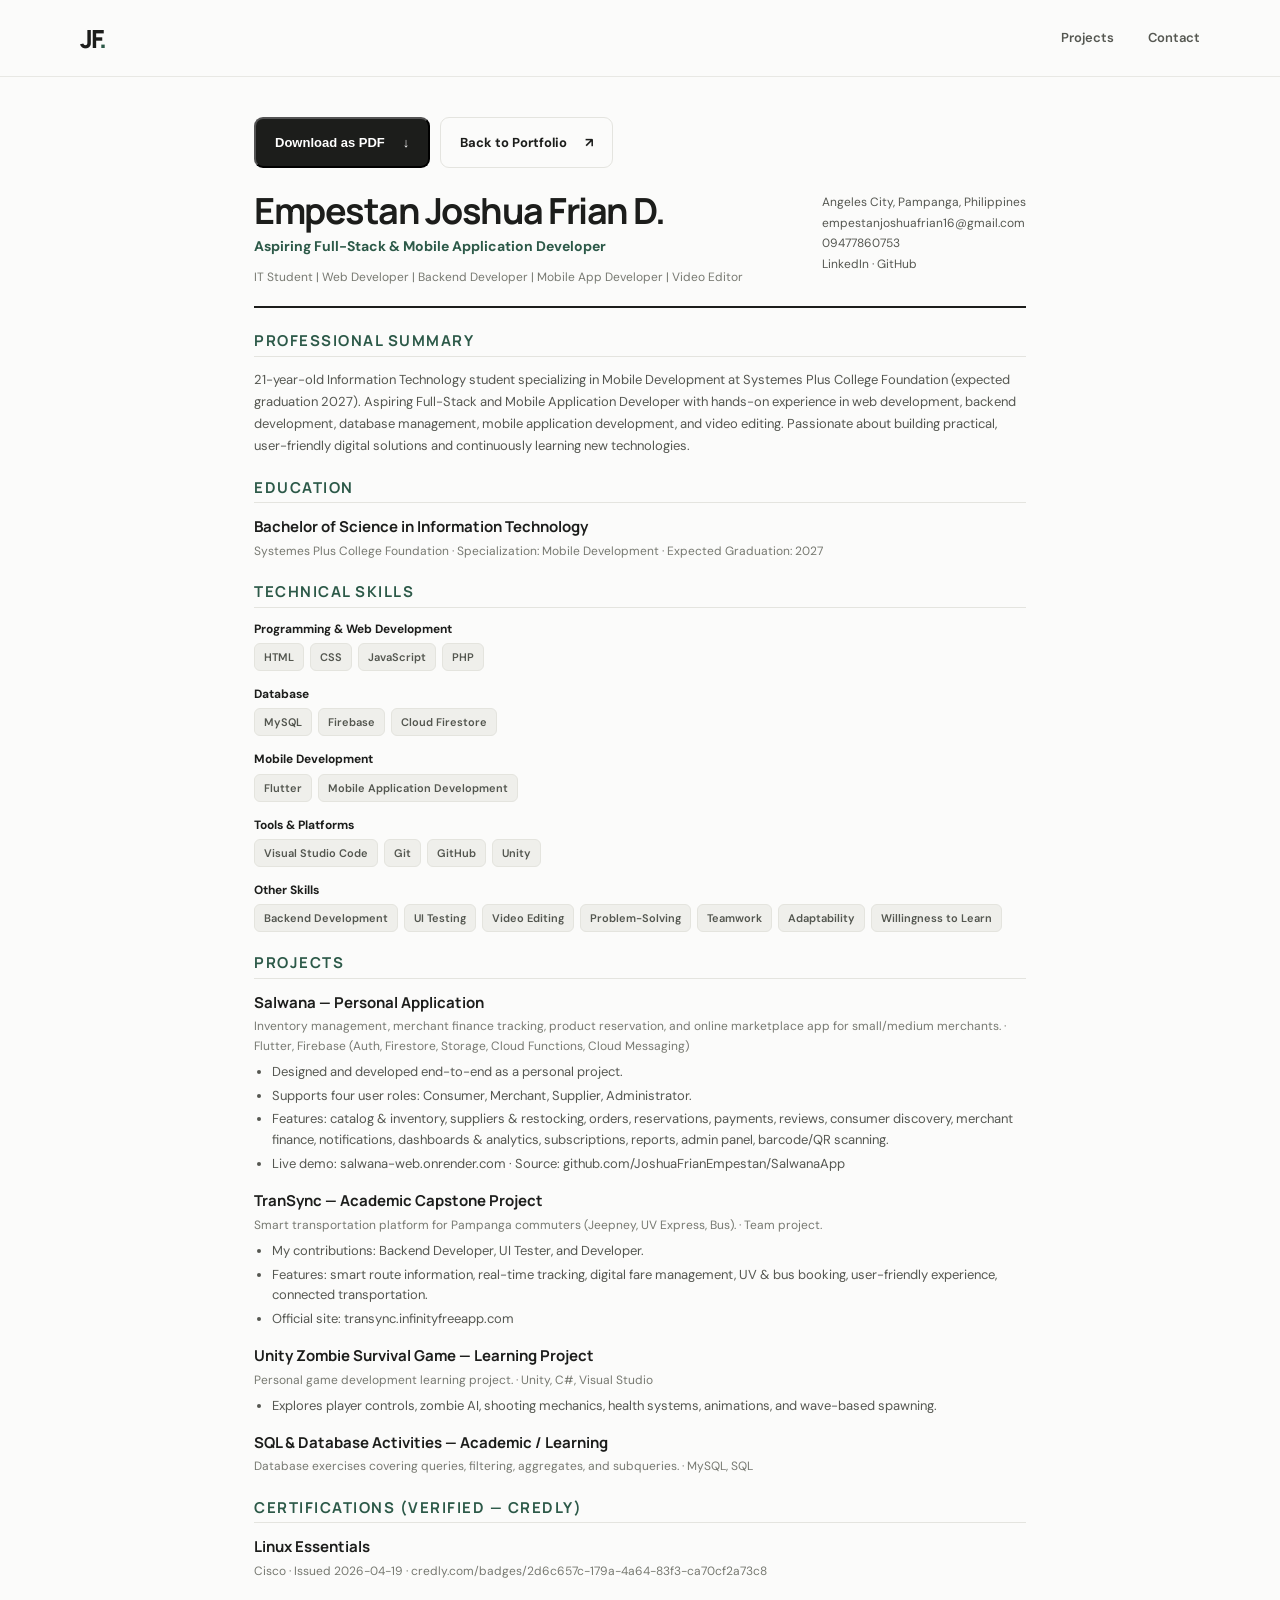
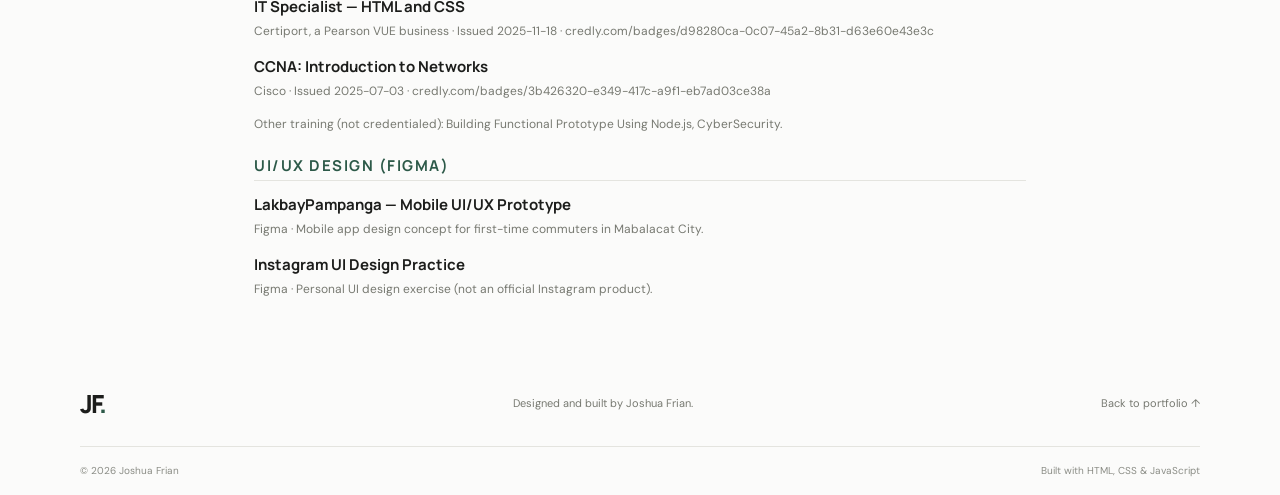
==== resume.html @ 1b339edb "Add downloadable resume page" ====
<!doctype html>
<html lang="en">
<head>
  <meta charset="utf-8">
  <meta name="viewport" content="width=device-width, initial-scale=1">
  <meta name="description" content="Resume of Empestan Joshua Frian D., IT student and aspiring full-stack & mobile developer.">
  <title>Resume — Empestan Joshua Frian D.</title>
  <link rel="stylesheet" href="style.css">
  <style>
    /* Resume-specific print-friendly styles */
    .resume-page { max-width: 820px; margin: 0 auto; padding: 40px 24px; }
    .resume-header { display: flex; justify-content: space-between; align-items: flex-start; gap: 24px; flex-wrap: wrap; border-bottom: 2px solid var(--ink); padding-bottom: 18px; margin-bottom: 24px; }
    .resume-header h1 { font-size: clamp(26px, 4vw, 36px); letter-spacing: -1.5px; margin: 0; }
    .resume-title { font-size: 14px; color: var(--accent); font-weight: 700; margin: 4px 0 10px; }
    .resume-contact { font-size: 12px; color: var(--text); line-height: 1.7; }
    .resume-contact a { color: var(--text); text-decoration: none; }
    .resume-section { margin-bottom: 22px; }
    .resume-section h2 { font-size: 15px; letter-spacing: 1.5px; text-transform: uppercase; color: var(--accent); border-bottom: 1px solid var(--line); padding-bottom: 6px; margin-bottom: 12px; }
    .resume-item { margin-bottom: 14px; }
    .resume-item h3 { font-size: 15px; margin: 0 0 2px; }
    .resume-item .meta { font-size: 12px; color: var(--soft); margin: 0 0 6px; }
    .resume-item p, .resume-item li { font-size: 13px; color: var(--text); line-height: 1.6; }
    .resume-item ul { margin: 4px 0 0 18px; padding: 0; }
    .resume-item li { margin-bottom: 3px; }
    .resume-skills { display: flex; flex-wrap: wrap; gap: 6px; }
    .resume-skills span { background: #efefeb; border: 1px solid #e4e4de; padding: 4px 9px; border-radius: 6px; font-size: 11px; font-weight: 600; color: #53564f; }
    .resume-actions { display: flex; gap: 10px; flex-wrap: wrap; margin-bottom: 24px; }
    @media print {
      .site-header, .site-footer, .resume-actions, .skip-link { display: none !important; }
      body { background: #fff; }
      .resume-page { padding: 0; max-width: 100%; }
      a { color: inherit; text-decoration: none; }
    }
  </style>
</head>
<body>
  <a class="skip-link" href="#main">Skip to content</a>
  <header class="site-header">
    <nav class="nav container" aria-label="Main navigation">
      <a class="brand" href="index.html" aria-label="Joshua Frian home">JF<span>.</span></a>
      <div class="nav-links" id="navLinks">
        <a href="index.html#projects">Projects</a>
        <a href="index.html#contact">Contact</a>
      </div>
    </nav>
  </header>
  <main id="main">
    <div class="resume-page">
      <div class="resume-actions">
        <button class="button button-dark" onclick="window.print()">Download as PDF <span aria-hidden="true">↓</span></button>
        <a class="button button-outline" href="index.html">Back to Portfolio <span aria-hidden="true">↗</span></a>
      </div>

      <div class="resume-header">
        <div>
          <h1>Empestan Joshua Frian D.</h1>
          <p class="resume-title">Aspiring Full-Stack &amp; Mobile Application Developer</p>
          <p style="font-size:12px;color:var(--soft);margin:0;">IT Student | Web Developer | Backend Developer | Mobile App Developer | Video Editor</p>
        </div>
        <div class="resume-contact">
          <div>Angeles City, Pampanga, Philippines</div>
          <div><a href="mailto:empestanjoshuafrian16@gmail.com">empestanjoshuafrian16@gmail.com</a></div>
          <div><a href="tel:+639477860753">09477860753</a></div>
          <div><a href="https://www.linkedin.com/in/empestan-joshua-frian-d-3b4a39359/" target="_blank" rel="noopener noreferrer">LinkedIn</a> · <a href="https://github.com/jsh-frn" target="_blank" rel="noopener noreferrer">GitHub</a></div>
        </div>
      </div>
      <div class="resume-section">
        <h2>Professional Summary</h2>
        <p style="font-size:13px;color:var(--text);line-height:1.7;margin:0;">21-year-old Information Technology student specializing in Mobile Development at Systemes Plus College Foundation (expected graduation 2027). Aspiring Full-Stack and Mobile Application Developer with hands-on experience in web development, backend development, database management, mobile application development, and video editing. Passionate about building practical, user-friendly digital solutions and continuously learning new technologies.</p>
      </div>

      <div class="resume-section">
        <h2>Education</h2>
        <div class="resume-item">
          <h3>Bachelor of Science in Information Technology</h3>
          <p class="meta">Systemes Plus College Foundation · Specialization: Mobile Development · Expected Graduation: 2027</p>
        </div>
      </div>

      <div class="resume-section">
        <h2>Technical Skills</h2>
        <div class="resume-item">
          <p style="font-size:12px;font-weight:700;color:var(--ink);margin:0 0 4px;">Programming &amp; Web Development</p>
          <div class="resume-skills"><span>HTML</span><span>CSS</span><span>JavaScript</span><span>PHP</span></div>
        </div>
        <div class="resume-item">
          <p style="font-size:12px;font-weight:700;color:var(--ink);margin:0 0 4px;">Database</p>
          <div class="resume-skills"><span>MySQL</span><span>Firebase</span><span>Cloud Firestore</span></div>
        </div>
        <div class="resume-item">
          <p style="font-size:12px;font-weight:700;color:var(--ink);margin:0 0 4px;">Mobile Development</p>
          <div class="resume-skills"><span>Flutter</span><span>Mobile Application Development</span></div>
        </div>
        <div class="resume-item">
          <p style="font-size:12px;font-weight:700;color:var(--ink);margin:0 0 4px;">Tools &amp; Platforms</p>
          <div class="resume-skills"><span>Visual Studio Code</span><span>Git</span><span>GitHub</span><span>Unity</span></div>
        </div>
        <div class="resume-item">
          <p style="font-size:12px;font-weight:700;color:var(--ink);margin:0 0 4px;">Other Skills</p>
          <div class="resume-skills"><span>Backend Development</span><span>UI Testing</span><span>Video Editing</span><span>Problem-Solving</span><span>Teamwork</span><span>Adaptability</span><span>Willingness to Learn</span></div>
        </div>
      </div>

      <div class="resume-section">
        <h2>Projects</h2>
        <div class="resume-item">
          <h3>Salwana — Personal Application</h3>
          <p class="meta">Inventory management, merchant finance tracking, product reservation, and online marketplace app for small/medium merchants. · Flutter, Firebase (Auth, Firestore, Storage, Cloud Functions, Cloud Messaging)</p>
          <ul>
            <li>Designed and developed end-to-end as a personal project.</li>
            <li>Supports four user roles: Consumer, Merchant, Supplier, Administrator.</li>
            <li>Features: catalog &amp; inventory, suppliers &amp; restocking, orders, reservations, payments, reviews, consumer discovery, merchant finance, notifications, dashboards &amp; analytics, subscriptions, reports, admin panel, barcode/QR scanning.</li>
            <li>Live demo: salwana-web.onrender.com · Source: github.com/JoshuaFrianEmpestan/SalwanaApp</li>
          </ul>
        </div>
        <div class="resume-item">
          <h3>TranSync — Academic Capstone Project</h3>
          <p class="meta">Smart transportation platform for Pampanga commuters (Jeepney, UV Express, Bus). · Team project.</p>
          <ul>
            <li>My contributions: Backend Developer, UI Tester, and Developer.</li>
            <li>Features: smart route information, real-time tracking, digital fare management, UV &amp; bus booking, user-friendly experience, connected transportation.</li>
            <li>Official site: transync.infinityfreeapp.com</li>
          </ul>
        </div>
        <div class="resume-item">
          <h3>Unity Zombie Survival Game — Learning Project</h3>
          <p class="meta">Personal game development learning project. · Unity, C#, Visual Studio</p>
          <ul>
            <li>Explores player controls, zombie AI, shooting mechanics, health systems, animations, and wave-based spawning.</li>
          </ul>
        </div>
        <div class="resume-item">
          <h3>SQL &amp; Database Activities — Academic / Learning</h3>
          <p class="meta">Database exercises covering queries, filtering, aggregates, and subqueries. · MySQL, SQL</p>
        </div>
      </div>
      <div class="resume-section">
        <h2>Certifications (Verified — Credly)</h2>
        <div class="resume-item">
          <h3>Linux Essentials</h3>
          <p class="meta">Cisco · Issued 2026-04-19 · credly.com/badges/2d6c657c-179a-4a64-83f3-ca70cf2a73c8</p>
        </div>
        <div class="resume-item">
          <h3>IT Specialist — HTML and CSS</h3>
          <p class="meta">Certiport, a Pearson VUE business · Issued 2025-11-18 · credly.com/badges/d98280ca-0c07-45a2-8b31-d63e60e43e3c</p>
        </div>
        <div class="resume-item">
          <h3>CCNA: Introduction to Networks</h3>
          <p class="meta">Cisco · Issued 2025-07-03 · credly.com/badges/3b426320-e349-417c-a9f1-eb7ad03ce38a</p>
        </div>
        <p style="font-size:12px;color:var(--soft);margin:8px 0 0;">Other training (not credentialed): Building Functional Prototype Using Node.js, CyberSecurity.</p>
      </div>

      <div class="resume-section">
        <h2>UI/UX Design (Figma)</h2>
        <div class="resume-item">
          <h3>LakbayPampanga — Mobile UI/UX Prototype</h3>
          <p class="meta">Figma · Mobile app design concept for first-time commuters in Mabalacat City.</p>
        </div>
        <div class="resume-item">
          <h3>Instagram UI Design Practice</h3>
          <p class="meta">Figma · Personal UI design exercise (not an official Instagram product).</p>
        </div>
      </div>
    </div>
  </main>
  <footer class="site-footer">
    <div class="container footer-inner"><a class="brand" href="index.html">JF<span>.</span></a><p>Designed and built by Joshua Frian.</p><a href="index.html">Back to portfolio ↑</a></div>
    <div class="container copyright"><span>© <span id="year">2026</span> Joshua Frian</span><span>Built with HTML, CSS & JavaScript</span></div>
  </footer>
  <script src="script.js" defer></script>
</body>
</html>
---- style.css ----
@import url('https://fonts.googleapis.com/css2?family=DM+Sans:wght@400;500;600;700&family=Manrope:wght@400;500;600;700;800&display=swap');

:root {
  --bg: #fbfbfa;
  --surface: #ffffff;
  --muted: #f2f2ef;
  --ink: #1c1d1b;
  --text: #555751;
  --soft: #777971;
  --line: #e4e4df;
  --accent: #2c5948;
  --accent-light: #e5eee8;
  --radius: 18px;
  --max-width: 1120px;
}
* { box-sizing: border-box; }
html { scroll-behavior: smooth; scroll-padding-top: 90px; }
body { margin: 0; background: var(--bg); color: var(--ink); font-family: "DM Sans", Arial, sans-serif; line-height: 1.65; -webkit-font-smoothing: antialiased; }
a { color: inherit; }
.container { width: min(var(--max-width), calc(100% - 48px)); margin-inline: auto; }
.skip-link { position: absolute; top: -60px; left: 16px; background: var(--ink); color: white; padding: 10px 14px; z-index: 99; border-radius: 8px; }
.skip-link:focus { top: 12px; }
.site-header { position: sticky; top: 0; z-index: 20; background: rgba(251,251,250,.9); backdrop-filter: blur(14px); border-bottom: 1px solid rgba(228,228,223,.8); }
.nav { min-height: 76px; display: flex; align-items: center; justify-content: space-between; gap: 24px; }
.brand { font: 800 25px/1 "Manrope", sans-serif; letter-spacing: -1.8px; text-decoration: none; }
.brand span { color: var(--accent); }
.nav-links { display: flex; align-items: center; gap: 34px; }
.nav-links a { font-size: 13px; font-weight: 600; text-decoration: none; color: var(--text); transition: color .2s ease; }
.nav-links a:hover, .text-link:hover { color: var(--accent); }
.nav-links .nav-contact { color: var(--ink); border: 1px solid var(--line); border-radius: 999px; padding: 9px 15px; }
.nav-contact span { padding-left: 8px; }
.menu-toggle { display: none; border: 0; background: transparent; padding: 8px; }
.menu-toggle span { display: block; width: 22px; height: 2px; background: var(--ink); margin: 5px; }
.section { padding-block: 104px; }
.hero { min-height: 650px; display: grid; grid-template-columns: 1.15fr .85fr; align-items: center; gap: 70px; padding-top: 90px; padding-bottom: 100px; }
.eyebrow { margin: 0 0 20px; color: var(--accent); font-size: 11px; letter-spacing: 1.7px; font-weight: 700; }
.status-dot { display: inline-block; width: 7px; height: 7px; margin-right: 7px; background: #4d876a; border-radius: 50%; vertical-align: 1px; }
h1, h2, h3, p { margin-top: 0; }
h1, h2, h3 { font-family: "Manrope", "DM Sans", sans-serif; }
h1 { font-size: clamp(44px, 5.6vw, 72px); line-height: 1.08; letter-spacing: -4px; font-weight: 700; margin-bottom: 26px; }
h1 span { color: #8b8e86; }
.hero-description { max-width: 515px; font-size: 17px; color: var(--text); line-height: 1.85; margin-bottom: 28px; }
.hero-actions { display: flex; align-items: center; gap: 26px; flex-wrap: wrap; }
.button { display: inline-flex; align-items: center; gap: 18px; padding: 14px 19px; border-radius: 9px; font-size: 13px; font-weight: 700; text-decoration: none; transition: transform .2s, background .2s; }
.button:hover { transform: translateY(-2px); }
.button-dark { background: var(--ink); color: #fff; }
.button-dark:hover { background: var(--accent); }
.text-link { font-size: 13px; font-weight: 700; text-decoration: none; }
.text-link span { margin-left: 7px; }
.hero-meta { display: flex; align-items: center; gap: 13px; margin-top: 52px; color: var(--soft); font-size: 11px; font-weight: 600; }
.meta-divider { width: 4px; height: 4px; background: #b3b4ae; border-radius: 50%; }
.hero-aside { max-width: 430px; width: 100%; justify-self: end; }
.profile-card { position: relative; overflow: hidden; padding: 23px; min-height: 390px; display: flex; flex-direction: column; justify-content: space-between; background: #e9ece6; border: 1px solid #dfe3dc; border-radius: 22px; }
.profile-card::after { content: ""; position: absolute; width: 290px; height: 290px; border: 1px solid rgba(44,89,72,.16); border-radius: 50%; right: -105px; top: 70px; box-shadow: 0 0 0 25px rgba(44,89,72,.025), 0 0 0 55px rgba(44,89,72,.025); }
.profile-topline, .profile-bottom { display: flex; justify-content: space-between; gap: 12px; font-size: 9px; letter-spacing: 1px; color: #666d63; font-weight: 700; }
.monogram { position: relative; z-index: 1; display: flex; align-items: center; justify-content: center; width: 190px; height: 190px; margin: 20px auto 18px; border-radius: 50%; background: #d7e0d7; border: 1px solid #c7d4c9; color: var(--accent); font: 800 84px/1 "Manrope", sans-serif; letter-spacing: -13px; padding-right: 13px; }
.monogram span { color: #8b9c8e; }
.profile-name { font: 700 23px "Manrope", sans-serif; letter-spacing: -.8px; margin: 0 0 2px; }
.profile-role { color: #62675e; font-size: 12px; margin-bottom: 15px; }
.profile-rule { height: 1px; background: #d1d8ce; margin-bottom: 14px; }
.profile-bottom { font-size: 10px; letter-spacing: .2px; text-transform: none; }
.aside-note { text-align: right; color: var(--soft); font-size: 11px; margin: 13px 3px 0; }
.section-muted { background: var(--muted); }
.two-column { display: grid; grid-template-columns: 1fr 1fr; gap: 90px; }
h2 { font-size: clamp(32px, 4vw, 46px); line-height: 1.16; letter-spacing: -2px; margin-bottom: 0; }
.section-copy { max-width: 550px; color: var(--text); font-size: 15px; }
.section-copy p:last-child { margin-bottom: 0; }
.section-heading { display: flex; justify-content: space-between; align-items: end; gap: 40px; margin-bottom: 44px; }
.heading-note { max-width: 330px; color: var(--soft); font-size: 13px; margin-bottom: 3px; }
.skill-groups { border-top: 1px solid var(--line); }
.skill-group { display: grid; grid-template-columns: 60px 1fr 1.15fr; align-items: center; gap: 20px; padding: 25px 0; border-bottom: 1px solid var(--line); }
.skill-index { color: #8d9088; font-size: 11px; }
.skill-group h3 { margin: 0; font-size: 16px; letter-spacing: -.3px; }
.tags, .project-tech { display: flex; flex-wrap: wrap; gap: 8px; }
.tags span, .project-tech span { background: #efefeb; border: 1px solid #e4e4de; padding: 6px 10px; border-radius: 6px; color: #53564f; font-size: 11px; font-weight: 600; }
.project-grid { display: grid; grid-template-columns: repeat(2, minmax(0, 1fr)); gap: 22px; }
.project-card { overflow: hidden; border: 1px solid #e2e2dc; border-radius: var(--radius); background: var(--surface); }
.project-art { min-height: 235px; position: relative; overflow: hidden; padding: 18px; }
.art-label { position: relative; z-index: 2; font-size: 9px; font-weight: 700; letter-spacing: 1.5px; color: #687067; }
.art-footer { position: absolute; z-index: 2; bottom: 17px; left: 18px; right: 18px; display: flex; justify-content: space-between; align-items: center; color: #394b40; font: 700 12px "Manrope", sans-serif; }
.art-footer span { font: 600 9px "DM Sans", sans-serif; color: #777d74; }
.transync-art { background: #e4ebe4; }
.route-line { position: absolute; width: 70%; left: 15%; top: 50%; height: 2px; background: #9eb3a1; }
.route-line span { position: absolute; width: 14px; height: 14px; border: 3px solid #426b54; background: #e4ebe4; border-radius: 50%; top: -6px; left: 0; }
.route-line span:nth-child(2) { left: 48%; }
.route-line span:nth-child(3) { right: 0; }
.route-line i { position: absolute; width: 8px; height: 8px; right: 23%; top: -3px; background: #9aaf9c; border-radius: 50%; }
.route-cards { position: absolute; left: 10%; right: 10%; top: 60%; display: flex; justify-content: space-between; gap: 7px; }
.route-cards div { padding: 7px 9px; border: 1px solid #c8d5c8; background: rgba(255,255,255,.6); border-radius: 5px; color: #627465; font-size: 8px; letter-spacing: .5px; }
.zombie-art { background: #e7e7e4; }
.game-scene { position: absolute; inset: 0; overflow: hidden; background: linear-gradient(180deg, #d8deda 0%, #e8e8e1 66%, #c8cbc4 66%); }
.game-scene .art-label { position: absolute; top: 18px; left: 18px; }
.moon { position: absolute; top: 50px; right: 55px; width: 47px; height: 47px; background: #f5f3e8; border-radius: 50%; }
.building { position: absolute; bottom: 33%; background: #b9c1ba; border: 1px solid #a9b4aa; }
.b1 { left: 14%; width: 27%; height: 70px; }
.b2 { right: 16%; width: 22%; height: 100px; }
.player-shape, .zombie-shape { position: absolute; bottom: 17%; width: 21px; height: 48px; background: #344d40; border-radius: 10px 10px 3px 3px; }
.player-shape { left: 40%; }
.zombie-shape { right: 33%; background: #6c786d; transform: scale(1.15); }
.player-shape::before, .zombie-shape::before { content: ""; position: absolute; width: 20px; height: 20px; border-radius: 50%; background: inherit; top: -17px; left: 1px; }
.zombie-shape::after { content: ""; position: absolute; width: 34px; height: 5px; background: inherit; top: 10px; left: -8px; transform: rotate(-20deg); }
.sql-art { background: #e8e8e3; }
.code-window { position: absolute; top: 50px; left: 10%; width: 80%; background: #fafaf8; border: 1px solid #d6d8d0; border-radius: 8px; box-shadow: 0 10px 25px rgba(30,40,30,.06); overflow: hidden; }
.code-bar { display: flex; align-items: center; gap: 4px; height: 27px; padding: 0 10px; background: #f0f0eb; border-bottom: 1px solid #e1e1db; }
.code-bar i { width: 5px; height: 5px; background: #b7bcb3; border-radius: 50%; }
.code-bar span { font-size: 8px; color: #8a8e85; margin-left: 7px; }
.code-window pre { margin: 0; padding: 12px 14px 15px; font: 10px/1.7 ui-monospace, SFMono-Regular, Consolas, monospace; color: #656a61; white-space: pre-wrap; }
.code-window b { color: #426b54; font-weight: 700; }
.project-content { padding: 23px; }
.project-top { display: flex; justify-content: space-between; align-items: center; gap: 10px; margin-bottom: 14px; }
.project-type { color: #777b72; font-size: 10px; font-weight: 700; letter-spacing: .3px; }
.project-status { color: #426b54; background: #eaf0ea; border-radius: 999px; padding: 4px 8px; font-size: 9px; font-weight: 700; white-space: nowrap; }
.project-content h3 { font-size: 22px; letter-spacing: -.7px; margin-bottom: 9px; }
.project-content > p { color: var(--text); font-size: 13px; line-height: 1.8; }
.project-content .contribution { font-size: 12px; }
.contribution strong { color: var(--ink); }
.project-tech { margin-top: 17px; }
.project-tech span { background: #f6f6f3; }
.project-footnote { color: #85877f !important; font-size: 10px !important; margin: 17px 0 0; }
.project-placeholder { display: flex; flex-direction: column; justify-content: center; min-height: 410px; border-style: dashed; background: rgba(255,255,255,.45); }
.placeholder-icon { margin: 0 23px 15px; width: 48px; height: 48px; display: grid; place-items: center; border: 1px solid #d9dad3; border-radius: 50%; color: #6b7066; font-size: 25px; }
.learning-list { border-top: 1px solid var(--line); }
.learning-item { display: grid; grid-template-columns: 50px 1fr 25px; align-items: center; gap: 15px; padding: 20px 0; border-bottom: 1px solid var(--line); }
.learning-number { color: #888b83; font-size: 11px; }
.learning-item h3 { font-size: 15px; margin: 0 0 3px; }
.learning-item p { color: var(--soft); font-size: 11px; margin: 0; }
.learning-arrow { color: #888b83; text-align: right; }
.contact-section { background: #e9ece6; padding: 95px 0 100px; }
.contact-inner { max-width: 800px; }
.contact-inner h2 { font-size: clamp(42px, 6vw, 66px); margin-bottom: 17px; }
.contact-description { color: #5e635b; max-width: 530px; font-size: 15px; margin-bottom: 35px; }
.contact-links { border-top: 1px solid #d1d8ce; }
.contact-link { display: flex; align-items: center; justify-content: space-between; padding: 16px 0; text-decoration: none; font-size: 14px; font-weight: 600; border-bottom: 1px solid #d1d8ce; }
.contact-link:hover { color: var(--accent); }
.contact-warning { margin: 16px 0 0; font-size: 11px; color: #777d72; }
.site-footer { background: var(--bg); }
.footer-inner { min-height: 85px; display: flex; align-items: center; justify-content: space-between; gap: 20px; }
.footer-inner p, .footer-inner > a:last-child { color: var(--soft); font-size: 11px; margin: 0; text-decoration: none; }
.footer-inner > a:last-child:hover { color: var(--accent); }
.footer-inner .brand { color: var(--ink); }
.copyright { border-top: 1px solid var(--line); display: flex; justify-content: space-between; gap: 15px; padding-block: 16px; color: #8a8c85; font-size: 10px; }
:focus-visible { outline: 3px solid #6f987b; outline-offset: 3px; }
@media (max-width: 850px) {
  .hero { gap: 35px; grid-template-columns: 1.1fr .9fr; min-height: 570px; }
  h1 { letter-spacing: -2.8px; }
  .profile-card { min-height: 340px; }
  .monogram { width: 145px; height: 145px; font-size: 66px; }
  .two-column { gap: 45px; }
  .section-heading { align-items: start; flex-direction: column; gap: 15px; }
  .heading-note { max-width: 500px; }
  .skill-group { grid-template-columns: 35px 1fr; }
  .skill-group .tags { grid-column: 2; }
}
@media (max-width: 640px) {
  .container { width: min(var(--max-width), calc(100% - 34px)); }
  .nav { min-height: 66px; }
  .menu-toggle { display: block; cursor: pointer; }
  .nav-links { display: none; position: absolute; left: 0; right: 0; top: 65px; padding: 18px 22px 22px; background: var(--bg); border-bottom: 1px solid var(--line); flex-direction: column; align-items: stretch; gap: 0; }
  .nav-links.open { display: flex; }
  .nav-links a { padding: 12px 0; }
  .nav-links .nav-contact { margin-top: 8px; text-align: center; }
  .hero { display: flex; flex-direction: column; align-items: stretch; gap: 40px; padding-top: 68px; padding-bottom: 70px; }
  h1 { font-size: clamp(43px, 12vw, 62px); letter-spacing: -2.8px; }
  .hero-description { font-size: 15px; }
  .hero-meta { margin-top: 34px; flex-wrap: wrap; }
  .hero-aside { max-width: none; }
  .profile-card { min-height: 330px; }
  .section { padding-block: 72px; }
  .two-column { grid-template-columns: 1fr; gap: 25px; }
  h2 { letter-spacing: -1.5px; }
  .section-heading { margin-bottom: 30px; }
  .project-grid { grid-template-columns: 1fr; }
  .project-art { min-height: 220px; }
  .project-placeholder { min-height: 290px; }
  .learning-item { grid-template-columns: 30px 1fr 18px; gap: 10px; }
  .learning-item p { line-height: 1.6; }
  .contact-section { padding: 72px 0; }
  .footer-inner { padding-block: 20px; flex-wrap: wrap; }
  .footer-inner p { order: 3; flex-basis: 100%; }
  .copyright { flex-direction: column; gap: 5px; }
}
@media (prefers-reduced-motion: reduce) {
  *, *::before, *::after { scroll-behavior: auto !important; transition-duration: .01ms !important; animation-duration: .01ms !important; }
}
/* ---- Project action buttons ---- */
.project-actions { display: flex; flex-wrap: wrap; gap: 10px; margin-top: 16px; }
.button-outline { background: transparent; color: var(--ink); border: 1px solid var(--line); }
.button-outline:hover { background: var(--muted); color: var(--accent); border-color: var(--accent); }
.button-accent { background: var(--accent); color: #fff; }
.button-accent:hover { background: #234a3b; }

/* ---- Featured project variants ---- */
.project-featured-academic .project-art { background: linear-gradient(135deg, #0b3236, #2c5948); }
.project-featured-personal .project-art { background: linear-gradient(135deg, #1c3a2f, #4d876a); }
.salwana-art { display: flex; flex-direction: column; align-items: center; justify-content: center; gap: 10px; color: #fff; }
.salwana-wordmark { font: 800 44px/1 "Manrope", sans-serif; letter-spacing: -2px; }
.salwana-tagline { font-size: 12px; letter-spacing: 1.2px; text-transform: uppercase; color: rgba(255,255,255,.75); }

/* ---- Back link ---- */
.back-link { display: inline-block; margin-bottom: 24px; font-size: 13px; font-weight: 700; color: var(--accent); text-decoration: none; }
.back-link:hover { text-decoration: underline; }

/* ---- Project detail layout ---- */
.project-detail { }
.project-detail-header { margin-bottom: 36px; }
.project-detail-badge { display: inline-block; padding: 6px 12px; border-radius: 999px; font-size: 11px; font-weight: 700; letter-spacing: 1.2px; text-transform: uppercase; margin-bottom: 14px; }
.project-detail-badge.academic { background: var(--accent-light); color: var(--accent); }
.project-detail-badge.personal { background: #e8eee6; color: #2c5948; }
.project-detail-header h2 { font-size: clamp(34px, 4.5vw, 52px); letter-spacing: -2px; margin-bottom: 10px; }
.project-detail-tagline { font-size: 17px; color: var(--text); max-width: 760px; margin-bottom: 20px; }
.project-detail-grid { display: grid; grid-template-columns: 1fr 300px; gap: 40px; align-items: start; }
.project-detail-main { min-width: 0; }
.detail-block { margin-bottom: 30px; }
.detail-block h3 { font-size: 20px; margin-bottom: 10px; letter-spacing: -0.5px; }
.detail-block p { color: var(--text); margin-bottom: 10px; }
.detail-block ul { margin: 8px 0 0 20px; color: var(--text); }
.detail-block li { margin-bottom: 6px; line-height: 1.6; }
.detail-block code { background: var(--muted); padding: 2px 6px; border-radius: 4px; font-size: 12px; }
.feature-list { list-style: disc; }

/* ---- Team grid ---- */
.team-grid { display: grid; grid-template-columns: repeat(auto-fill, minmax(150px, 1fr)); gap: 18px; margin-top: 16px; }
.team-member { margin: 0; text-align: center; }
.team-member img { width: 96px; height: 96px; object-fit: cover; border-radius: 50%; border: 1px solid var(--line); margin-bottom: 8px; }
.team-member figcaption { display: flex; flex-direction: column; gap: 2px; }
.team-member figcaption strong { font-size: 13px; color: var(--ink); }
.team-member figcaption span { font-size: 11px; color: var(--soft); }

/* ---- Role grid ---- */
.role-grid { display: grid; grid-template-columns: repeat(auto-fill, minmax(200px, 1fr)); gap: 14px; margin-top: 12px; }
.role-card { border: 1px solid var(--line); border-radius: var(--radius); padding: 16px; background: var(--surface); }
.role-card strong { display: block; font-size: 14px; color: var(--ink); margin-bottom: 4px; }
.role-card p { font-size: 13px; color: var(--text); margin: 0; }

/* ---- Aside cards ---- */
.project-detail-aside { position: sticky; top: 100px; }
.detail-card { border: 1px solid var(--line); border-radius: var(--radius); padding: 20px; background: var(--surface); margin-bottom: 18px; }
.detail-card h4 { font-size: 14px; margin-bottom: 10px; }
.detail-logo { width: 100%; max-width: 180px; height: auto; margin-bottom: 14px; }
.detail-meta { display: grid; gap: 10px; }
.detail-meta > div { display: flex; justify-content: space-between; gap: 12px; border-bottom: 1px solid var(--line); padding-bottom: 6px; }
.detail-meta dt { font-size: 11px; color: var(--soft); font-weight: 700; text-transform: uppercase; letter-spacing: 1px; }
.detail-meta dd { font-size: 12px; color: var(--ink); font-weight: 600; margin: 0; }
.detail-note { font-size: 12px; color: var(--soft); margin: 0; line-height: 1.6; }
.salwana-preview { display: grid; place-items: center; height: 120px; border-radius: 12px; background: linear-gradient(135deg, #1c3a2f, #4d876a); color: #fff; margin-bottom: 14px; text-align: center; }
.salwana-preview span { font: 800 22px/1 "Manrope", sans-serif; }
.salwana-preview small { font-size: 11px; opacity: .8; margin-top: 6px; display: block; }

/* ---- Responsive overrides for detail sections ---- */
@media (max-width: 900px) {
  .project-detail-grid { grid-template-columns: 1fr; }
  .project-detail-aside { position: static; }
}
@media (max-width: 640px) {
  .team-grid { grid-template-columns: repeat(2, 1fr); }
  .role-grid { grid-template-columns: 1fr; }
  .project-actions { flex-direction: column; }
  .project-actions .button { width: 100%; justify-content: center; }
  .project-detail-actions { flex-direction: column; }
  .project-detail-actions .button { width: 100%; justify-content: center; }
}
/* ---- Credentials (Credly) ---- */
.credly-card { display: flex; align-items: center; justify-content: space-between; gap: 24px; flex-wrap: wrap; border: 1px solid var(--line); border-radius: var(--radius); padding: 24px; background: var(--surface); margin-bottom: 24px; }
.credly-card-copy { flex: 1; min-width: 240px; }
.credly-card-copy h3 { font-size: 18px; margin-bottom: 6px; }
.credly-card-copy p { color: var(--text); margin: 0; font-size: 14px; }
.badge-grid { display: grid; grid-template-columns: repeat(auto-fill, minmax(260px, 1fr)); gap: 20px; }
.badge-card { border: 1px solid var(--line); border-radius: var(--radius); padding: 20px; background: var(--surface); display: flex; flex-direction: column; align-items: center; text-align: center; gap: 12px; }
.badge-card img { width: 120px; height: 120px; object-fit: contain; }
.badge-content { display: flex; flex-direction: column; gap: 4px; }
.badge-content h3 { font-size: 15px; margin: 0; }
.badge-issuer { font-size: 12px; color: var(--soft); margin: 0; }
.badge-date { font-size: 11px; color: var(--soft); margin: 0; }

/* ---- UI/UX design cards ---- */
.design-art { background: linear-gradient(135deg, #e8eee6, #cfd9cc); }
.design-art-alt { background: linear-gradient(135deg, #ece7e2, #d9d0c7); }
.design-mock { display: flex; gap: 10px; justify-content: center; align-items: flex-end; }
.design-screen { width: 46px; height: 92px; border-radius: 8px; background: rgba(255,255,255,.7); border: 1px solid rgba(0,0,0,.08); }
.design-mock-alt .design-screen { background: rgba(255,255,255,.55); }

/* responsive */
@media (max-width: 640px) {
  .badge-grid { grid-template-columns: 1fr; }
  .credly-card { flex-direction: column; align-items: stretch; }
  .credly-card .button { width: 100%; justify-content: center; }
}

/* ---- Hero additions ---- */
.hero-subtitle { font-size: 18px; font-weight: 700; color: var(--accent); margin-bottom: 6px; letter-spacing: -0.3px; }
.hero-alt { font-size: 12px; color: var(--soft); letter-spacing: 0.5px; margin-bottom: 18px; }
.profile-photo-placeholder { width: 100%; max-width: 180px; aspect-ratio: 1 / 1; border-radius: 50%; border: 2px dashed var(--line); display: grid; place-items: center; color: var(--soft); font-size: 13px; font-weight: 600; margin-bottom: 18px; background: var(--muted); }
/* ---- Education ---- */
.education-card { border: 1px solid var(--line); border-radius: var(--radius); padding: 24px; background: var(--surface); }
.education-card h3 { font-size: 20px; margin-bottom: 6px; }
.education-school { font-size: 15px; font-weight: 600; color: var(--accent); margin-bottom: 8px; }
.education-detail { font-size: 13px; color: var(--text); margin: 0 0 4px; }
/* ---- Contact groups ---- */
.contact-group-title { font-size: 13px; font-weight: 700; letter-spacing: 1.2px; text-transform: uppercase; color: var(--soft); margin: 24px 0 8px; }
@media (max-width: 640px) {
  .profile-photo-placeholder { max-width: 140px; }
}


/* ---- Design project preview images ---- */
.project-art img { position: absolute; inset: 0; width: 100%; height: 100%; object-fit: cover; z-index: 0; }
.design-art { overflow: visible; min-height: auto; }
.design-art img { position: static; width: 100%; height: auto; max-height: 420px; object-fit: contain; display: block; background: #f2f2ef; border-radius: 8px; }
.project-art .art-label, .project-art .art-footer { position: relative; z-index: 1; }
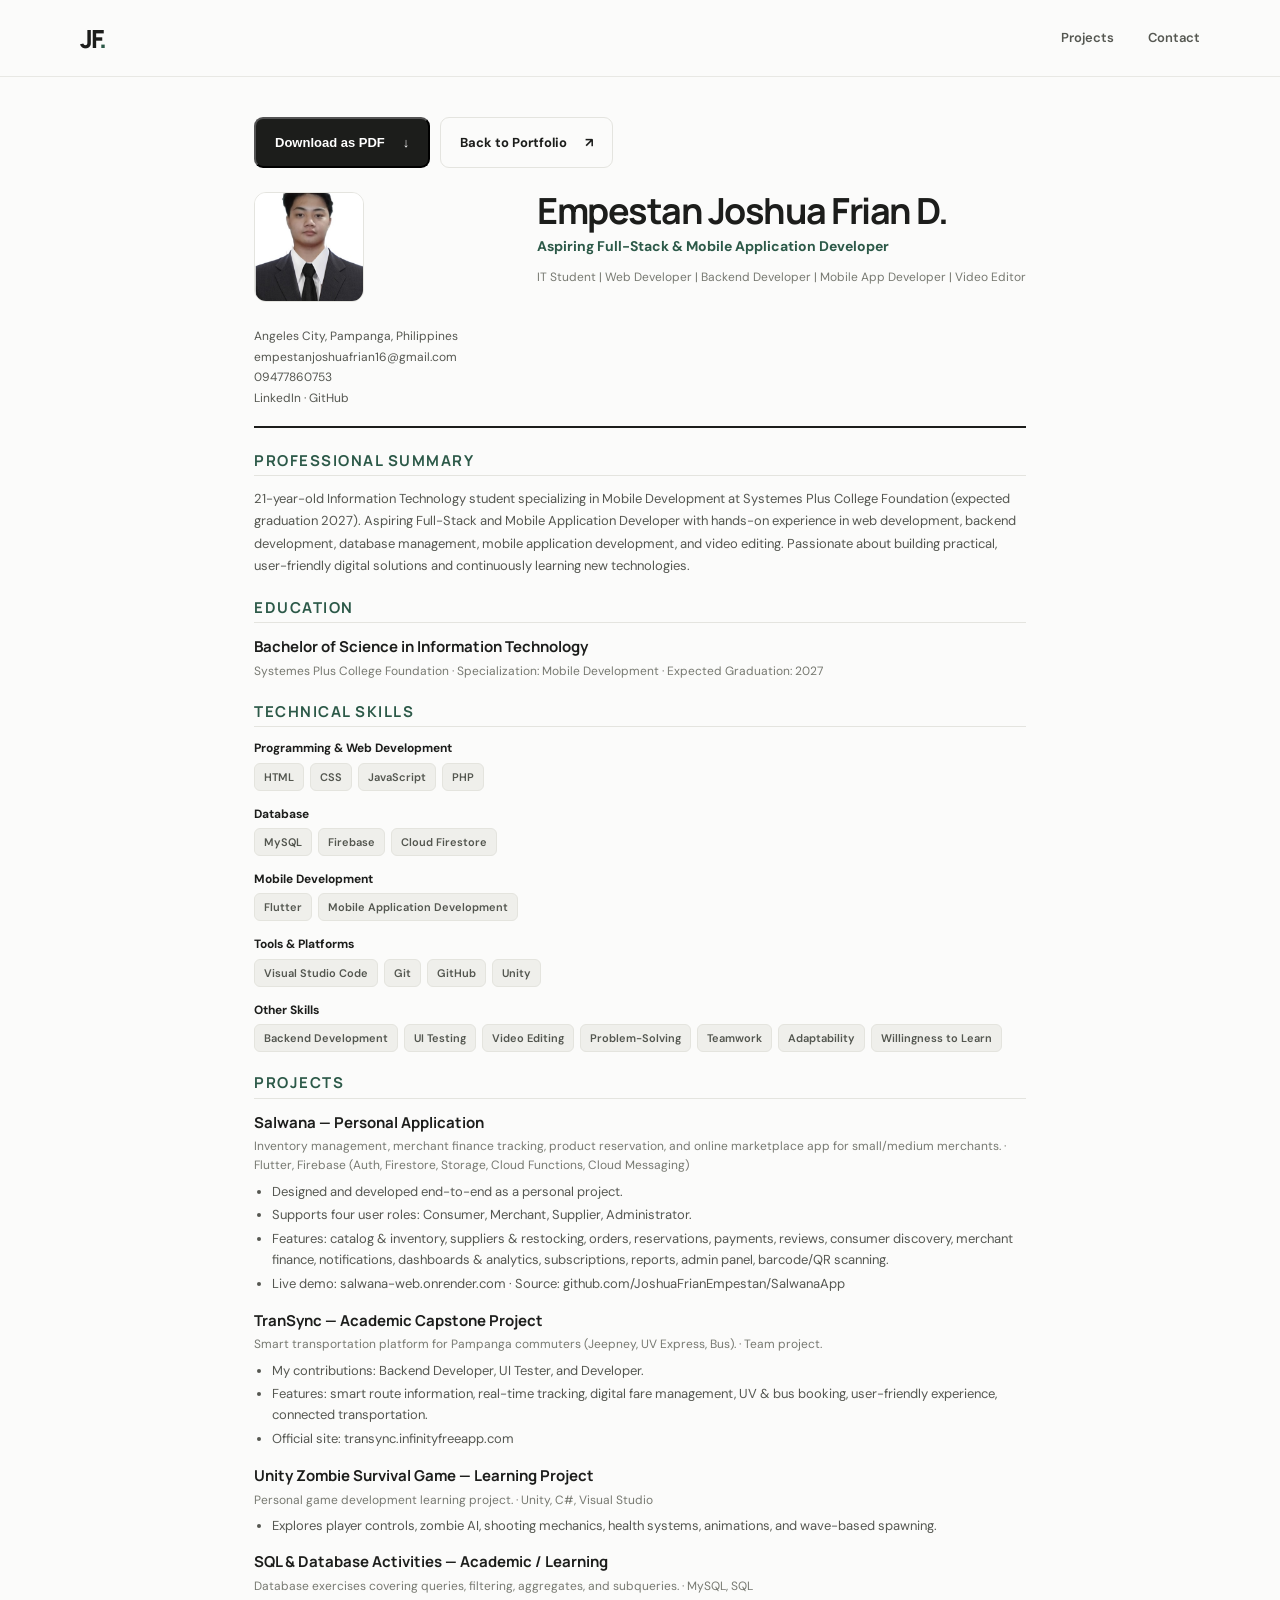
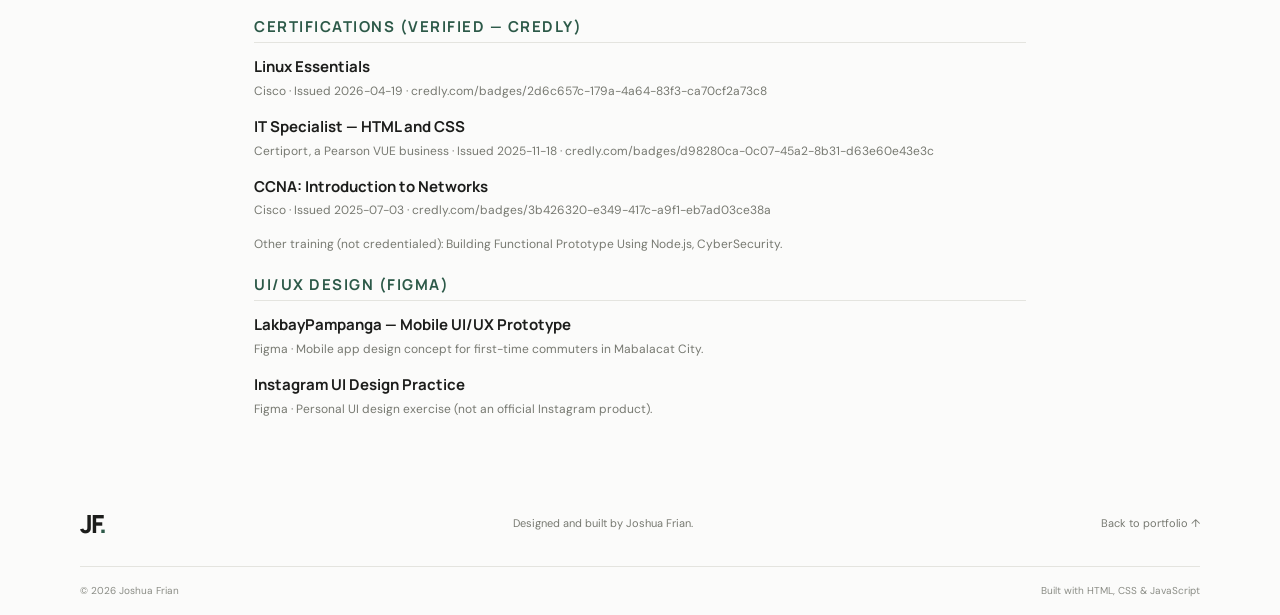
==== commit 00712d72: "Add profile photo to resume" ====
--- a/resume.html
+++ b/resume.html
@@ -10,6 +10,7 @@
     /* Resume-specific print-friendly styles */
     .resume-page { max-width: 820px; margin: 0 auto; padding: 40px 24px; }
     .resume-header { display: flex; justify-content: space-between; align-items: flex-start; gap: 24px; flex-wrap: wrap; border-bottom: 2px solid var(--ink); padding-bottom: 18px; margin-bottom: 24px; }
+    .resume-photo { width: 110px; height: 110px; object-fit: cover; border-radius: 12px; border: 1px solid var(--line); flex-shrink: 0; }
     .resume-header h1 { font-size: clamp(26px, 4vw, 36px); letter-spacing: -1.5px; margin: 0; }
     .resume-title { font-size: 14px; color: var(--accent); font-weight: 700; margin: 4px 0 10px; }
     .resume-contact { font-size: 12px; color: var(--text); line-height: 1.7; }
@@ -52,6 +53,7 @@
       </div>
 
       <div class="resume-header">
+        <img class="resume-photo" src="assets/images/Profile.png" alt="Profile photo of Empestan Joshua Frian D." loading="lazy">
         <div>
           <h1>Empestan Joshua Frian D.</h1>
           <p class="resume-title">Aspiring Full-Stack &amp; Mobile Application Developer</p>
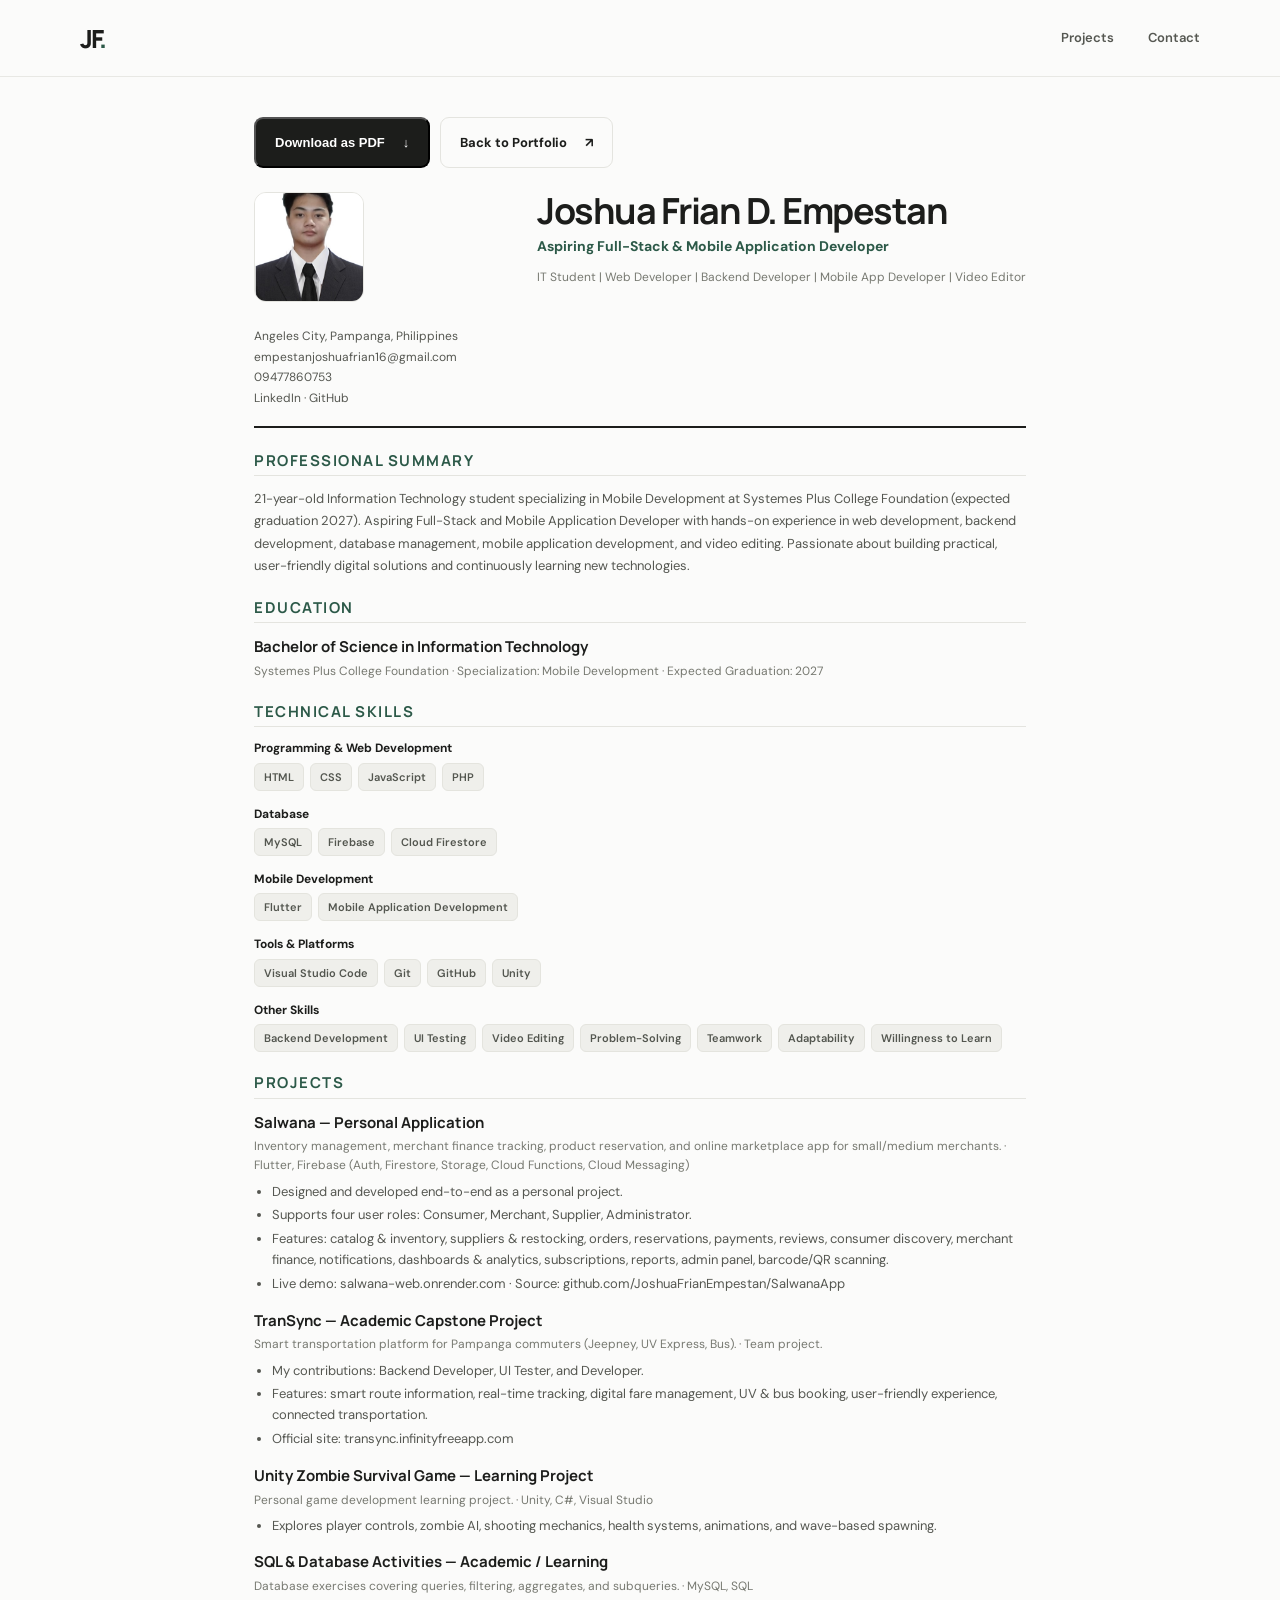
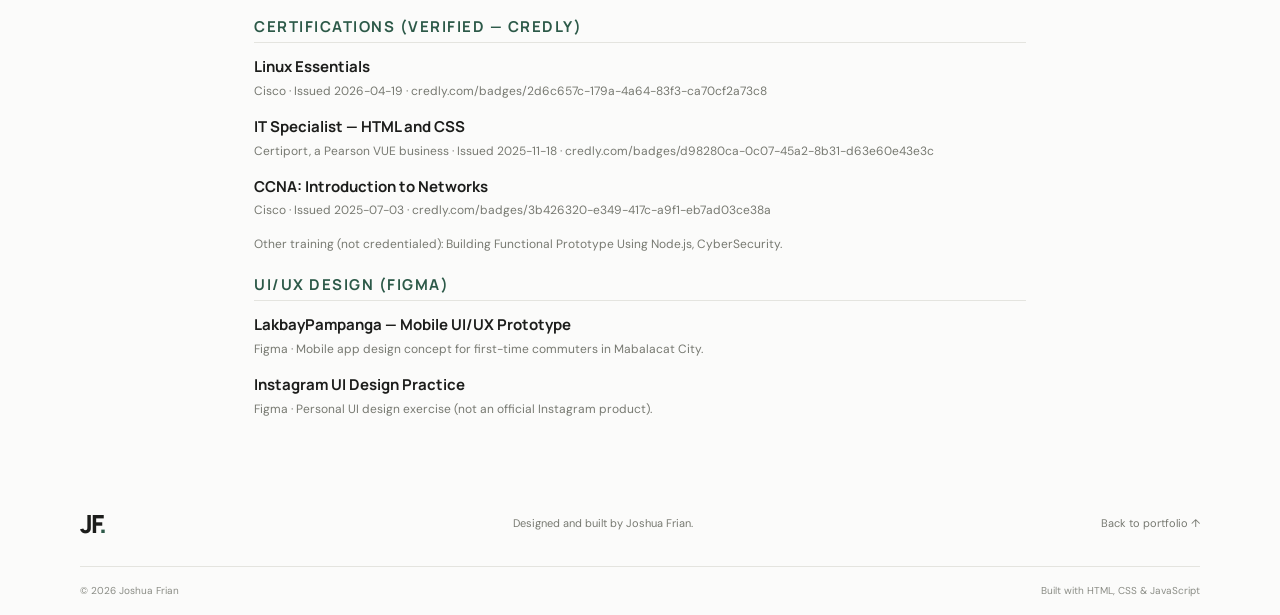
==== commit bdd1d387: "Update name format to Joshua Frian D. Empestan" ====
--- a/resume.html
+++ b/resume.html
@@ -3,8 +3,8 @@
 <head>
   <meta charset="utf-8">
   <meta name="viewport" content="width=device-width, initial-scale=1">
-  <meta name="description" content="Resume of Empestan Joshua Frian D., IT student and aspiring full-stack & mobile developer.">
-  <title>Resume — Empestan Joshua Frian D.</title>
+  <meta name="description" content="Resume of Joshua Frian D. Empestan, IT student and aspiring full-stack & mobile developer.">
+  <title>Resume — Joshua Frian D. Empestan</title>
   <link rel="stylesheet" href="style.css">
   <style>
     /* Resume-specific print-friendly styles */
@@ -53,9 +53,9 @@
       </div>
 
       <div class="resume-header">
-        <img class="resume-photo" src="assets/images/Profile.png" alt="Profile photo of Empestan Joshua Frian D." loading="lazy">
+        <img class="resume-photo" src="assets/images/Profile.png" alt="Profile photo of Joshua Frian D. Empestan" loading="lazy">
         <div>
-          <h1>Empestan Joshua Frian D.</h1>
+          <h1>Joshua Frian D. Empestan</h1>
           <p class="resume-title">Aspiring Full-Stack &amp; Mobile Application Developer</p>
           <p style="font-size:12px;color:var(--soft);margin:0;">IT Student | Web Developer | Backend Developer | Mobile App Developer | Video Editor</p>
         </div>
--- a/style.css
+++ b/style.css
@@ -307,3 +307,8 @@
 .design-art { overflow: visible; min-height: auto; }
 .design-art img { position: static; width: 100%; height: auto; max-height: 420px; object-fit: contain; display: block; background: #f2f2ef; border-radius: 8px; }
 .project-art .art-label, .project-art .art-footer { position: relative; z-index: 1; }
+
+/* ---- Portfolio profile photo (inside circular frame) ---- */
+.profile-photo-wrap { width: 190px; height: 190px; margin: 20px auto 18px; border-radius: 50%; overflow: hidden; border: 1px solid #c7d4c9; background: #d7e0d7; }
+.profile-photo { display: block; width: 100%; height: 100%; object-fit: cover; }
+@media (max-width: 850px) { .profile-photo-wrap { width: 145px; height: 145px; } }
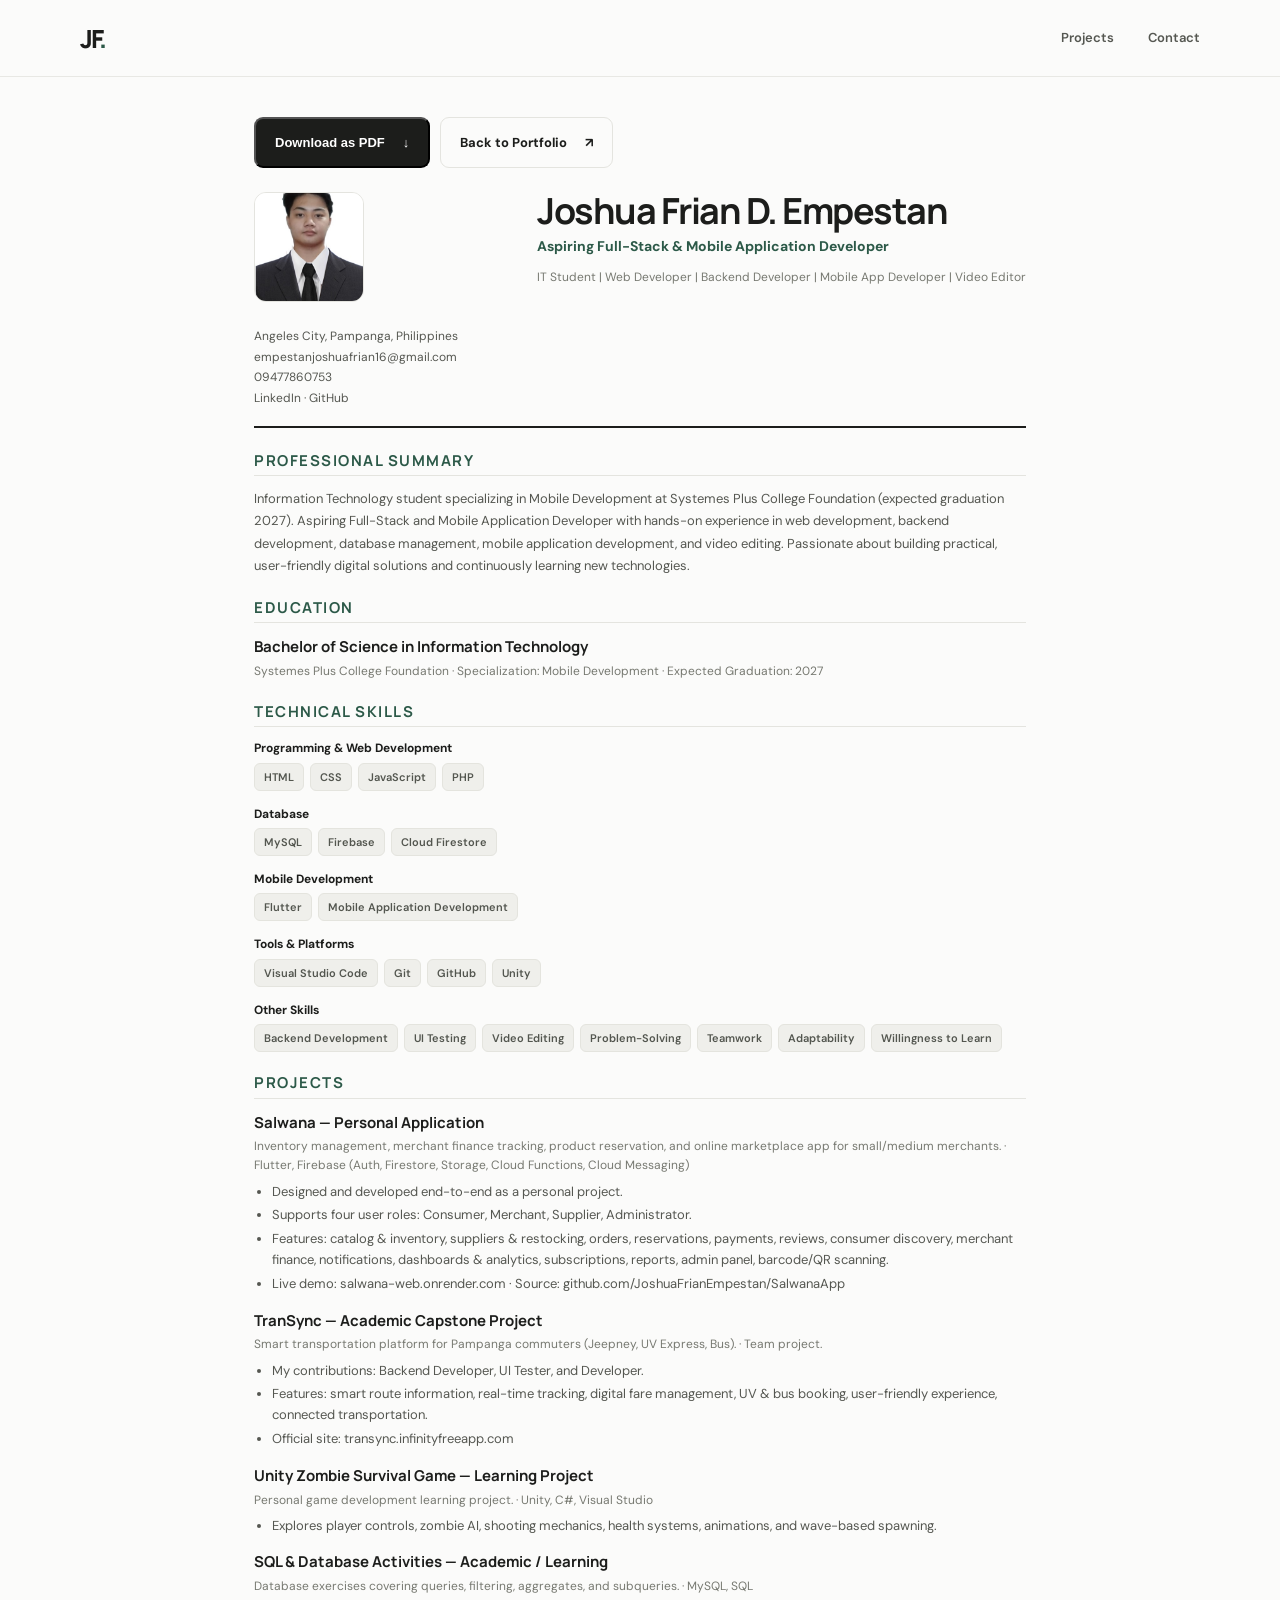
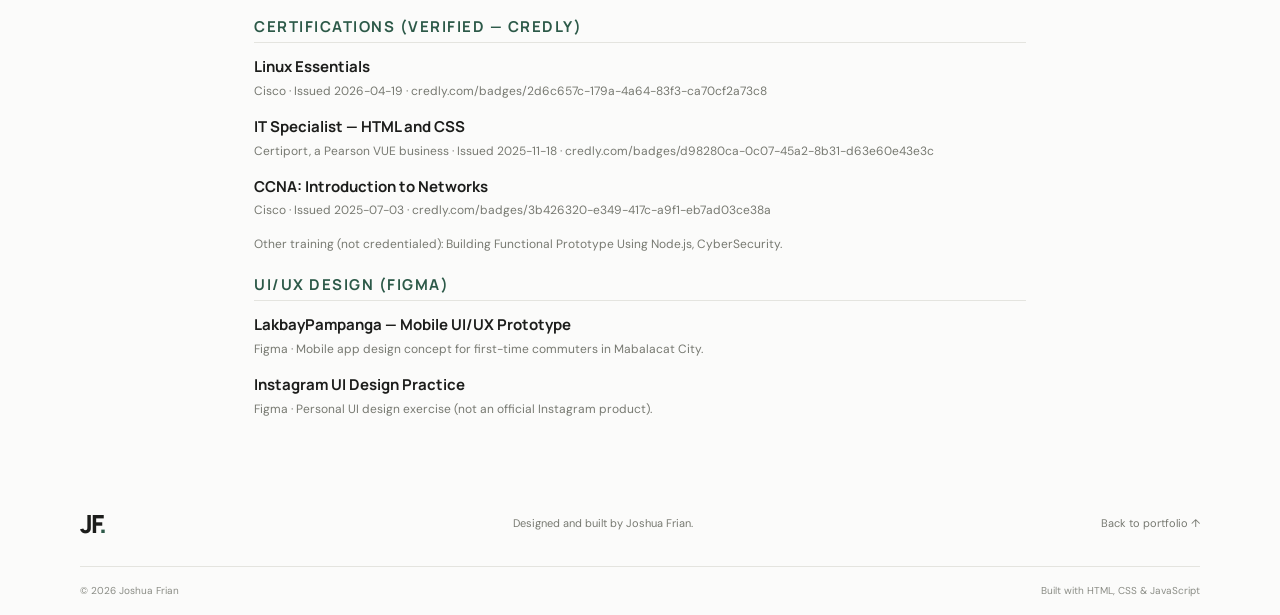
==== commit afd07f7b: "Improve portfolio: SEO, skills, nav active state, resume A4 print" ====
--- a/resume.html
+++ b/resume.html
@@ -27,10 +27,12 @@
     .resume-skills span { background: #efefeb; border: 1px solid #e4e4de; padding: 4px 9px; border-radius: 6px; font-size: 11px; font-weight: 600; color: #53564f; }
     .resume-actions { display: flex; gap: 10px; flex-wrap: wrap; margin-bottom: 24px; }
     @media print {
+      @page { size: A4; margin: 12mm; }
       .site-header, .site-footer, .resume-actions, .skip-link { display: none !important; }
       body { background: #fff; }
       .resume-page { padding: 0; max-width: 100%; }
       a { color: inherit; text-decoration: none; }
+      .resume-section { page-break-inside: avoid; }
     }
   </style>
 </head>
@@ -68,7 +70,7 @@
       </div>
       <div class="resume-section">
         <h2>Professional Summary</h2>
-        <p style="font-size:13px;color:var(--text);line-height:1.7;margin:0;">21-year-old Information Technology student specializing in Mobile Development at Systemes Plus College Foundation (expected graduation 2027). Aspiring Full-Stack and Mobile Application Developer with hands-on experience in web development, backend development, database management, mobile application development, and video editing. Passionate about building practical, user-friendly digital solutions and continuously learning new technologies.</p>
+        <p style="font-size:13px;color:var(--text);line-height:1.7;margin:0;">Information Technology student specializing in Mobile Development at Systemes Plus College Foundation (expected graduation 2027). Aspiring Full-Stack and Mobile Application Developer with hands-on experience in web development, backend development, database management, mobile application development, and video editing. Passionate about building practical, user-friendly digital solutions and continuously learning new technologies.</p>
       </div>
 
       <div class="resume-section">
--- a/style.css
+++ b/style.css
@@ -51,7 +51,7 @@
 .meta-divider { width: 4px; height: 4px; background: #b3b4ae; border-radius: 50%; }
 .hero-aside { max-width: 430px; width: 100%; justify-self: end; }
 .profile-card { position: relative; overflow: hidden; padding: 23px; min-height: 390px; display: flex; flex-direction: column; justify-content: space-between; background: #e9ece6; border: 1px solid #dfe3dc; border-radius: 22px; }
-.profile-card::after { content: ""; position: absolute; width: 290px; height: 290px; border: 1px solid rgba(44,89,72,.16); border-radius: 50%; right: -105px; top: 70px; box-shadow: 0 0 0 25px rgba(44,89,72,.025), 0 0 0 55px rgba(44,89,72,.025); }
+.profile-card::after { content: ""; position: absolute; width: 160px; height: 160px; border: 1px solid rgba(44,89,72,.14); border-radius: 50%; right: -40px; bottom: -40px; box-shadow: 0 0 0 18px rgba(44,89,72,.03), 0 0 0 38px rgba(44,89,72,.02); }
 .profile-topline, .profile-bottom { display: flex; justify-content: space-between; gap: 12px; font-size: 9px; letter-spacing: 1px; color: #666d63; font-weight: 700; }
 .monogram { position: relative; z-index: 1; display: flex; align-items: center; justify-content: center; width: 190px; height: 190px; margin: 20px auto 18px; border-radius: 50%; background: #d7e0d7; border: 1px solid #c7d4c9; color: var(--accent); font: 800 84px/1 "Manrope", sans-serif; letter-spacing: -13px; padding-right: 13px; }
 .monogram span { color: #8b9c8e; }
@@ -59,7 +59,7 @@
 .profile-role { color: #62675e; font-size: 12px; margin-bottom: 15px; }
 .profile-rule { height: 1px; background: #d1d8ce; margin-bottom: 14px; }
 .profile-bottom { font-size: 10px; letter-spacing: .2px; text-transform: none; }
-.aside-note { text-align: right; color: var(--soft); font-size: 11px; margin: 13px 3px 0; }
+.aside-note { text-align: center; color: var(--soft); font-size: 11px; margin: 13px 0 0; }
 .section-muted { background: var(--muted); }
 .two-column { display: grid; grid-template-columns: 1fr 1fr; gap: 90px; }
 h2 { font-size: clamp(32px, 4vw, 46px); line-height: 1.16; letter-spacing: -2px; margin-bottom: 0; }
@@ -312,3 +312,6 @@
 .profile-photo-wrap { width: 190px; height: 190px; margin: 20px auto 18px; border-radius: 50%; overflow: hidden; border: 1px solid #c7d4c9; background: #d7e0d7; }
 .profile-photo { display: block; width: 100%; height: 100%; object-fit: cover; }
 @media (max-width: 850px) { .profile-photo-wrap { width: 145px; height: 145px; } }
+
+/* ---- Active nav state ---- */
+.nav-links a.active { color: var(--accent); font-weight: 700; }
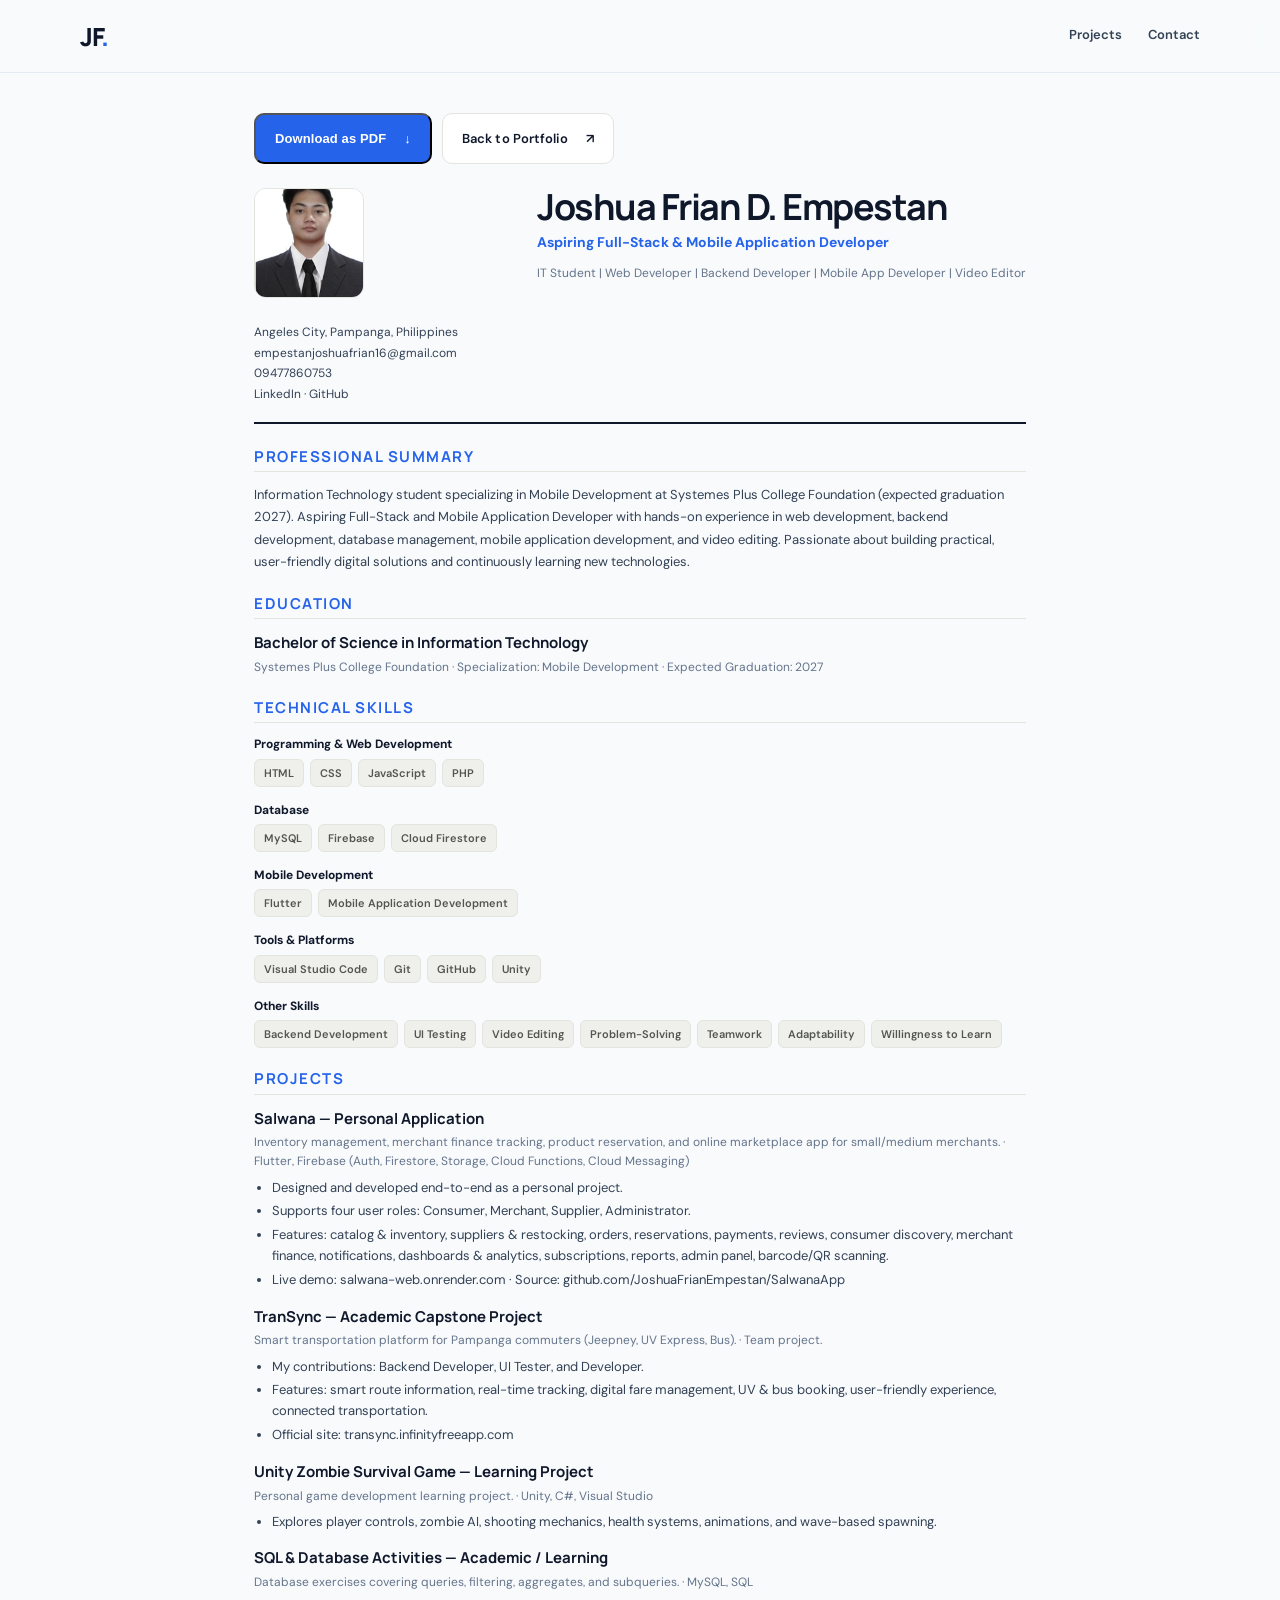
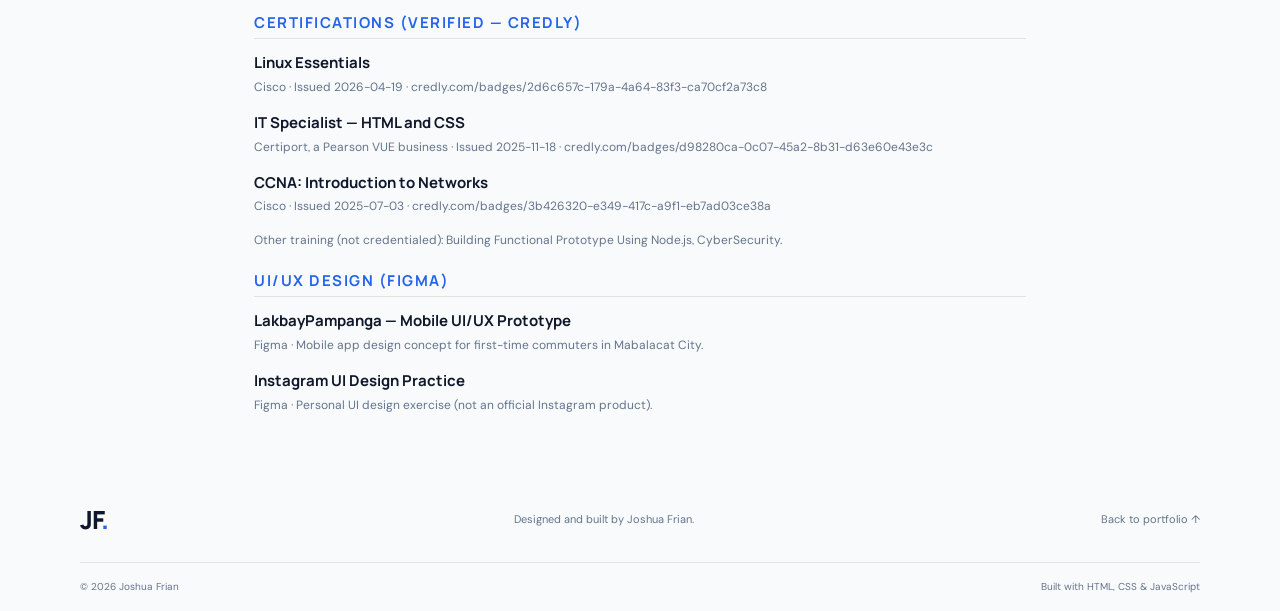
==== commit f53ae8dc: "Add dark mode toggle with persisted preference" ====
--- a/resume.html
+++ b/resume.html
@@ -6,6 +6,15 @@
   <meta name="description" content="Resume of Joshua Frian D. Empestan, IT student and aspiring full-stack & mobile developer.">
   <title>Resume — Joshua Frian D. Empestan</title>
   <link rel="stylesheet" href="style.css">
+  <script>
+    (function () {
+      try {
+        var saved = localStorage.getItem("theme");
+        var prefersDark = window.matchMedia("(prefers-color-scheme: dark)").matches;
+        document.documentElement.setAttribute("data-theme", saved || (prefersDark ? "dark" : "light"));
+      } catch (e) {}
+    })();
+  </script>
   <style>
     /* Resume-specific print-friendly styles */
     .resume-page { max-width: 820px; margin: 0 auto; padding: 40px 24px; }
--- a/style.css
+++ b/style.css
@@ -1,15 +1,15 @@
 @import url('https://fonts.googleapis.com/css2?family=DM+Sans:wght@400;500;600;700&family=Manrope:wght@400;500;600;700;800&display=swap');
 
 :root {
-  --bg: #fbfbfa;
+  --bg: #f8fafc;
   --surface: #ffffff;
-  --muted: #f2f2ef;
-  --ink: #1c1d1b;
-  --text: #555751;
-  --soft: #777971;
+  --muted: #f1f5f9;
+  --ink: #0f172a;
+  --text: #334155;
+  --soft: #64748b;
   --line: #e4e4df;
-  --accent: #2c5948;
-  --accent-light: #e5eee8;
+  --accent: #2563eb;
+  --accent-light: #dbeafe;
   --radius: 18px;
   --max-width: 1120px;
 }
@@ -34,11 +34,11 @@
 .section { padding-block: 104px; }
 .hero { min-height: 650px; display: grid; grid-template-columns: 1.15fr .85fr; align-items: center; gap: 70px; padding-top: 90px; padding-bottom: 100px; }
 .eyebrow { margin: 0 0 20px; color: var(--accent); font-size: 11px; letter-spacing: 1.7px; font-weight: 700; }
-.status-dot { display: inline-block; width: 7px; height: 7px; margin-right: 7px; background: #4d876a; border-radius: 50%; vertical-align: 1px; }
+.status-dot { display: inline-block; width: 7px; height: 7px; margin-right: 7px; background: #2563eb; border-radius: 50%; vertical-align: 1px; }
 h1, h2, h3, p { margin-top: 0; }
 h1, h2, h3 { font-family: "Manrope", "DM Sans", sans-serif; }
 h1 { font-size: clamp(44px, 5.6vw, 72px); line-height: 1.08; letter-spacing: -4px; font-weight: 700; margin-bottom: 26px; }
-h1 span { color: #8b8e86; }
+h1 span { color: #64748b; }
 .hero-description { max-width: 515px; font-size: 17px; color: var(--text); line-height: 1.85; margin-bottom: 28px; }
 .hero-actions { display: flex; align-items: center; gap: 26px; flex-wrap: wrap; }
 .button { display: inline-flex; align-items: center; gap: 18px; padding: 14px 19px; border-radius: 9px; font-size: 13px; font-weight: 700; text-decoration: none; transition: transform .2s, background .2s; }
@@ -48,16 +48,16 @@
 .text-link { font-size: 13px; font-weight: 700; text-decoration: none; }
 .text-link span { margin-left: 7px; }
 .hero-meta { display: flex; align-items: center; gap: 13px; margin-top: 52px; color: var(--soft); font-size: 11px; font-weight: 600; }
-.meta-divider { width: 4px; height: 4px; background: #b3b4ae; border-radius: 50%; }
+.meta-divider { width: 4px; height: 4px; background: #94a3b8; border-radius: 50%; }
 .hero-aside { max-width: 430px; width: 100%; justify-self: end; }
-.profile-card { position: relative; overflow: hidden; padding: 23px; min-height: 390px; display: flex; flex-direction: column; justify-content: space-between; background: #e9ece6; border: 1px solid #dfe3dc; border-radius: 22px; }
+.profile-card { position: relative; overflow: hidden; padding: 23px; min-height: 390px; display: flex; flex-direction: column; justify-content: space-between; background: #f1f5f9; border: 1px solid #dfe3dc; border-radius: 22px; }
 .profile-card::after { content: ""; position: absolute; width: 160px; height: 160px; border: 1px solid rgba(44,89,72,.14); border-radius: 50%; right: -40px; bottom: -40px; box-shadow: 0 0 0 18px rgba(44,89,72,.03), 0 0 0 38px rgba(44,89,72,.02); }
-.profile-topline, .profile-bottom { display: flex; justify-content: space-between; gap: 12px; font-size: 9px; letter-spacing: 1px; color: #666d63; font-weight: 700; }
-.monogram { position: relative; z-index: 1; display: flex; align-items: center; justify-content: center; width: 190px; height: 190px; margin: 20px auto 18px; border-radius: 50%; background: #d7e0d7; border: 1px solid #c7d4c9; color: var(--accent); font: 800 84px/1 "Manrope", sans-serif; letter-spacing: -13px; padding-right: 13px; }
+.profile-topline, .profile-bottom { display: flex; justify-content: space-between; gap: 12px; font-size: 9px; letter-spacing: 1px; color: #475569; font-weight: 700; }
+.monogram { position: relative; z-index: 1; display: flex; align-items: center; justify-content: center; width: 190px; height: 190px; margin: 20px auto 18px; border-radius: 50%; background: #dbeafe; border: 1px solid #bfdbfe; color: var(--accent); font: 800 84px/1 "Manrope", sans-serif; letter-spacing: -13px; padding-right: 13px; }
 .monogram span { color: #8b9c8e; }
 .profile-name { font: 700 23px "Manrope", sans-serif; letter-spacing: -.8px; margin: 0 0 2px; }
-.profile-role { color: #62675e; font-size: 12px; margin-bottom: 15px; }
-.profile-rule { height: 1px; background: #d1d8ce; margin-bottom: 14px; }
+.profile-role { color: #475569; font-size: 12px; margin-bottom: 15px; }
+.profile-rule { height: 1px; background: #e2e8f0; margin-bottom: 14px; }
 .profile-bottom { font-size: 10px; letter-spacing: .2px; text-transform: none; }
 .aside-note { text-align: center; color: var(--soft); font-size: 11px; margin: 13px 0 0; }
 .section-muted { background: var(--muted); }
@@ -69,19 +69,19 @@
 .heading-note { max-width: 330px; color: var(--soft); font-size: 13px; margin-bottom: 3px; }
 .skill-groups { border-top: 1px solid var(--line); }
 .skill-group { display: grid; grid-template-columns: 60px 1fr 1.15fr; align-items: center; gap: 20px; padding: 25px 0; border-bottom: 1px solid var(--line); }
-.skill-index { color: #8d9088; font-size: 11px; }
+.skill-index { color: #64748b; font-size: 11px; }
 .skill-group h3 { margin: 0; font-size: 16px; letter-spacing: -.3px; }
 .tags, .project-tech { display: flex; flex-wrap: wrap; gap: 8px; }
-.tags span, .project-tech span { background: #efefeb; border: 1px solid #e4e4de; padding: 6px 10px; border-radius: 6px; color: #53564f; font-size: 11px; font-weight: 600; }
+.tags span, .project-tech span { background: #f1f5f9; border: 1px solid #e2e8f0; padding: 6px 10px; border-radius: 6px; color: #334155; font-size: 11px; font-weight: 600; }
 .project-grid { display: grid; grid-template-columns: repeat(2, minmax(0, 1fr)); gap: 22px; }
 .project-card { overflow: hidden; border: 1px solid #e2e2dc; border-radius: var(--radius); background: var(--surface); }
 .project-art { min-height: 235px; position: relative; overflow: hidden; padding: 18px; }
-.art-label { position: relative; z-index: 2; font-size: 9px; font-weight: 700; letter-spacing: 1.5px; color: #687067; }
-.art-footer { position: absolute; z-index: 2; bottom: 17px; left: 18px; right: 18px; display: flex; justify-content: space-between; align-items: center; color: #394b40; font: 700 12px "Manrope", sans-serif; }
-.art-footer span { font: 600 9px "DM Sans", sans-serif; color: #777d74; }
-.transync-art { background: #e4ebe4; }
-.route-line { position: absolute; width: 70%; left: 15%; top: 50%; height: 2px; background: #9eb3a1; }
-.route-line span { position: absolute; width: 14px; height: 14px; border: 3px solid #426b54; background: #e4ebe4; border-radius: 50%; top: -6px; left: 0; }
+.art-label { position: relative; z-index: 2; font-size: 9px; font-weight: 700; letter-spacing: 1.5px; color: #475569; }
+.art-footer { position: absolute; z-index: 2; bottom: 17px; left: 18px; right: 18px; display: flex; justify-content: space-between; align-items: center; color: #1e3a8a; font: 700 12px "Manrope", sans-serif; }
+.art-footer span { font: 600 9px "DM Sans", sans-serif; color: #64748b; }
+.transync-art { background: #eff6ff; }
+.route-line { position: absolute; width: 70%; left: 15%; top: 50%; height: 2px; background: #93c5fd; }
+.route-line span { position: absolute; width: 14px; height: 14px; border: 3px solid #1d4ed8; background: #eff6ff; border-radius: 50%; top: -6px; left: 0; }
 .route-line span:nth-child(2) { left: 48%; }
 .route-line span:nth-child(3) { right: 0; }
 .route-line i { position: absolute; width: 8px; height: 8px; right: 23%; top: -3px; background: #9aaf9c; border-radius: 50%; }
@@ -105,32 +105,32 @@
 .code-bar i { width: 5px; height: 5px; background: #b7bcb3; border-radius: 50%; }
 .code-bar span { font-size: 8px; color: #8a8e85; margin-left: 7px; }
 .code-window pre { margin: 0; padding: 12px 14px 15px; font: 10px/1.7 ui-monospace, SFMono-Regular, Consolas, monospace; color: #656a61; white-space: pre-wrap; }
-.code-window b { color: #426b54; font-weight: 700; }
+.code-window b { color: #1d4ed8; font-weight: 700; }
 .project-content { padding: 23px; }
 .project-top { display: flex; justify-content: space-between; align-items: center; gap: 10px; margin-bottom: 14px; }
 .project-type { color: #777b72; font-size: 10px; font-weight: 700; letter-spacing: .3px; }
-.project-status { color: #426b54; background: #eaf0ea; border-radius: 999px; padding: 4px 8px; font-size: 9px; font-weight: 700; white-space: nowrap; }
+.project-status { color: #1d4ed8; background: #eff6ff; border-radius: 999px; padding: 4px 8px; font-size: 9px; font-weight: 700; white-space: nowrap; }
 .project-content h3 { font-size: 22px; letter-spacing: -.7px; margin-bottom: 9px; }
 .project-content > p { color: var(--text); font-size: 13px; line-height: 1.8; }
 .project-content .contribution { font-size: 12px; }
 .contribution strong { color: var(--ink); }
 .project-tech { margin-top: 17px; }
 .project-tech span { background: #f6f6f3; }
-.project-footnote { color: #85877f !important; font-size: 10px !important; margin: 17px 0 0; }
+.project-footnote { color: #64748b !important; font-size: 10px !important; margin: 17px 0 0; }
 .project-placeholder { display: flex; flex-direction: column; justify-content: center; min-height: 410px; border-style: dashed; background: rgba(255,255,255,.45); }
-.placeholder-icon { margin: 0 23px 15px; width: 48px; height: 48px; display: grid; place-items: center; border: 1px solid #d9dad3; border-radius: 50%; color: #6b7066; font-size: 25px; }
+.placeholder-icon { margin: 0 23px 15px; width: 48px; height: 48px; display: grid; place-items: center; border: 1px solid #d9dad3; border-radius: 50%; color: #475569; font-size: 25px; }
 .learning-list { border-top: 1px solid var(--line); }
 .learning-item { display: grid; grid-template-columns: 50px 1fr 25px; align-items: center; gap: 15px; padding: 20px 0; border-bottom: 1px solid var(--line); }
-.learning-number { color: #888b83; font-size: 11px; }
+.learning-number { color: #64748b; font-size: 11px; }
 .learning-item h3 { font-size: 15px; margin: 0 0 3px; }
 .learning-item p { color: var(--soft); font-size: 11px; margin: 0; }
-.learning-arrow { color: #888b83; text-align: right; }
-.contact-section { background: #e9ece6; padding: 95px 0 100px; }
+.learning-arrow { color: #64748b; text-align: right; }
+.contact-section { background: #f1f5f9; padding: 95px 0 100px; }
 .contact-inner { max-width: 800px; }
 .contact-inner h2 { font-size: clamp(42px, 6vw, 66px); margin-bottom: 17px; }
-.contact-description { color: #5e635b; max-width: 530px; font-size: 15px; margin-bottom: 35px; }
-.contact-links { border-top: 1px solid #d1d8ce; }
-.contact-link { display: flex; align-items: center; justify-content: space-between; padding: 16px 0; text-decoration: none; font-size: 14px; font-weight: 600; border-bottom: 1px solid #d1d8ce; }
+.contact-description { color: #334155; max-width: 530px; font-size: 15px; margin-bottom: 35px; }
+.contact-links { border-top: 1px solid #e2e8f0; }
+.contact-link { display: flex; align-items: center; justify-content: space-between; padding: 16px 0; text-decoration: none; font-size: 14px; font-weight: 600; border-bottom: 1px solid #e2e8f0; }
 .contact-link:hover { color: var(--accent); }
 .contact-warning { margin: 16px 0 0; font-size: 11px; color: #777d72; }
 .site-footer { background: var(--bg); }
@@ -138,8 +138,8 @@
 .footer-inner p, .footer-inner > a:last-child { color: var(--soft); font-size: 11px; margin: 0; text-decoration: none; }
 .footer-inner > a:last-child:hover { color: var(--accent); }
 .footer-inner .brand { color: var(--ink); }
-.copyright { border-top: 1px solid var(--line); display: flex; justify-content: space-between; gap: 15px; padding-block: 16px; color: #8a8c85; font-size: 10px; }
-:focus-visible { outline: 3px solid #6f987b; outline-offset: 3px; }
+.copyright { border-top: 1px solid var(--line); display: flex; justify-content: space-between; gap: 15px; padding-block: 16px; color: #64748b; font-size: 10px; }
+:focus-visible { outline: 3px solid #60a5fa; outline-offset: 3px; }
 @media (max-width: 850px) {
   .hero { gap: 35px; grid-template-columns: 1.1fr .9fr; min-height: 570px; }
   h1 { letter-spacing: -2.8px; }
@@ -190,8 +190,8 @@
 .button-accent:hover { background: #234a3b; }
 
 /* ---- Featured project variants ---- */
-.project-featured-academic .project-art { background: linear-gradient(135deg, #0b3236, #2c5948); }
-.project-featured-personal .project-art { background: linear-gradient(135deg, #1c3a2f, #4d876a); }
+.project-featured-academic .project-art { background: linear-gradient(135deg, #0b3236, #2563eb); }
+.project-featured-personal .project-art { background: linear-gradient(135deg, #1c3a2f, #2563eb); }
 .salwana-art { display: flex; flex-direction: column; align-items: center; justify-content: center; gap: 10px; color: #fff; }
 .salwana-wordmark { font: 800 44px/1 "Manrope", sans-serif; letter-spacing: -2px; }
 .salwana-tagline { font-size: 12px; letter-spacing: 1.2px; text-transform: uppercase; color: rgba(255,255,255,.75); }
@@ -205,7 +205,7 @@
 .project-detail-header { margin-bottom: 36px; }
 .project-detail-badge { display: inline-block; padding: 6px 12px; border-radius: 999px; font-size: 11px; font-weight: 700; letter-spacing: 1.2px; text-transform: uppercase; margin-bottom: 14px; }
 .project-detail-badge.academic { background: var(--accent-light); color: var(--accent); }
-.project-detail-badge.personal { background: #e8eee6; color: #2c5948; }
+.project-detail-badge.personal { background: #eff6ff; color: #2563eb; }
 .project-detail-header h2 { font-size: clamp(34px, 4.5vw, 52px); letter-spacing: -2px; margin-bottom: 10px; }
 .project-detail-tagline { font-size: 17px; color: var(--text); max-width: 760px; margin-bottom: 20px; }
 .project-detail-grid { display: grid; grid-template-columns: 1fr 300px; gap: 40px; align-items: start; }
@@ -242,7 +242,7 @@
 .detail-meta dt { font-size: 11px; color: var(--soft); font-weight: 700; text-transform: uppercase; letter-spacing: 1px; }
 .detail-meta dd { font-size: 12px; color: var(--ink); font-weight: 600; margin: 0; }
 .detail-note { font-size: 12px; color: var(--soft); margin: 0; line-height: 1.6; }
-.salwana-preview { display: grid; place-items: center; height: 120px; border-radius: 12px; background: linear-gradient(135deg, #1c3a2f, #4d876a); color: #fff; margin-bottom: 14px; text-align: center; }
+.salwana-preview { display: grid; place-items: center; height: 120px; border-radius: 12px; background: linear-gradient(135deg, #1c3a2f, #2563eb); color: #fff; margin-bottom: 14px; text-align: center; }
 .salwana-preview span { font: 800 22px/1 "Manrope", sans-serif; }
 .salwana-preview small { font-size: 11px; opacity: .8; margin-top: 6px; display: block; }
 
@@ -273,8 +273,8 @@
 .badge-date { font-size: 11px; color: var(--soft); margin: 0; }
 
 /* ---- UI/UX design cards ---- */
-.design-art { background: linear-gradient(135deg, #e8eee6, #cfd9cc); }
-.design-art-alt { background: linear-gradient(135deg, #ece7e2, #d9d0c7); }
+.design-art { background: linear-gradient(135deg, #eff6ff, #dbeafe); }
+.design-art-alt { background: linear-gradient(135deg, #f1f5f9, #e2e8f0); }
 .design-mock { display: flex; gap: 10px; justify-content: center; align-items: flex-end; }
 .design-screen { width: 46px; height: 92px; border-radius: 8px; background: rgba(255,255,255,.7); border: 1px solid rgba(0,0,0,.08); }
 .design-mock-alt .design-screen { background: rgba(255,255,255,.55); }
@@ -305,13 +305,182 @@
 /* ---- Design project preview images ---- */
 .project-art img { position: absolute; inset: 0; width: 100%; height: 100%; object-fit: cover; z-index: 0; }
 .design-art { overflow: visible; min-height: auto; }
-.design-art img { position: static; width: 100%; height: auto; max-height: 420px; object-fit: contain; display: block; background: #f2f2ef; border-radius: 8px; }
+.design-art img { position: static; width: 100%; height: auto; max-height: 420px; object-fit: contain; display: block; background: #f1f5f9; border-radius: 8px; }
 .project-art .art-label, .project-art .art-footer { position: relative; z-index: 1; }
 
 /* ---- Portfolio profile photo (inside circular frame) ---- */
-.profile-photo-wrap { width: 190px; height: 190px; margin: 20px auto 18px; border-radius: 50%; overflow: hidden; border: 1px solid #c7d4c9; background: #d7e0d7; }
+.profile-photo-wrap { width: 190px; height: 190px; margin: 20px auto 18px; border-radius: 50%; overflow: hidden; border: 1px solid #bfdbfe; background: #dbeafe; }
 .profile-photo { display: block; width: 100%; height: 100%; object-fit: cover; }
 @media (max-width: 850px) { .profile-photo-wrap { width: 145px; height: 145px; } }
 
 /* ---- Active nav state ---- */
 .nav-links a.active { color: var(--accent); font-weight: 700; }
+
+/* ---- Project card labels above decorative layers ---- */
+.project-art > .art-label { position: relative; z-index: 2; }
+.project-art > .art-footer { z-index: 2; }
+
+/* ---- Project thumbnail header row ---- */
+.art-header { display: flex; justify-content: space-between; align-items: center; gap: 8px; padding: 0 0 10px; position: relative; z-index: 2; }
+.art-header .art-label { position: static; padding: 0; }
+.art-badge { font: 600 9px "DM Sans", sans-serif; color: #1d4ed8; background: #eff6ff; border-radius: 999px; padding: 4px 8px; white-space: nowrap; }
+
+/* ---- Zombie thumbnail header inside game scene ---- */
+.game-scene .art-header { position: absolute; top: 18px; left: 18px; right: 18px; z-index: 2; }
+.game-scene .art-header .art-label { position: static; }
+
+
+/* ===== Redesign enhancements ===== */
+:root { --transition: 220ms cubic-bezier(.2,.8,.2,1); }
+
+body { font-feature-settings: "ss01"; }
+
+.container { width: min(var(--max-width), calc(100% - 40px)); }
+
+.site-header { background: rgba(248,250,252,.82); border-bottom: 1px solid rgba(226,232,240,.9); }
+.nav { min-height: 72px; }
+.brand { letter-spacing: -1.2px; }
+.nav-links { gap: 26px; }
+.nav-links a { position: relative; padding-bottom: 2px; transition: color var(--transition); }
+.nav-links a::after { content: ""; position: absolute; left: 0; bottom: -4px; width: 0; height: 2px; background: var(--accent); transition: width var(--transition); border-radius: 2px; }
+.nav-links a:hover::after, .nav-links a.active::after { width: 100%; }
+.nav-links a.active { color: var(--accent); }
+.nav-links .nav-contact { border-color: var(--line); transition: background var(--transition), color var(--transition); }
+.nav-links .nav-contact:hover { background: var(--accent); color: #fff; border-color: var(--accent); }
+
+.section { padding-block: 96px; }
+.hero { min-height: 620px; gap: 56px; padding-top: 80px; padding-bottom: 88px; }
+.hero h1 { letter-spacing: -2.5px; }
+.hero-description { font-size: 16px; line-height: 1.75; }
+
+.profile-card { box-shadow: var(--shadow-md); border-radius: var(--radius-lg); transition: transform var(--transition), box-shadow var(--transition); }
+.profile-card:hover { transform: translateY(-4px); box-shadow: var(--shadow-lg); }
+
+.button { border-radius: 10px; font-weight: 600; letter-spacing: .1px; box-shadow: var(--shadow-sm); transition: transform var(--transition), background var(--transition), box-shadow var(--transition); }
+.button:hover { transform: translateY(-2px); box-shadow: var(--shadow-md); }
+.button-dark { background: var(--accent); }
+.button-dark:hover { background: #1d4ed8; }
+.button-outline { border: 1px solid var(--line); background: var(--surface); }
+.button-outline:hover { border-color: var(--accent); color: var(--accent); background: var(--accent-light); }
+
+.project-card, .badge-card, .education-card, .credly-card { border-radius: var(--radius-lg); box-shadow: var(--shadow-sm); border: 1px solid var(--line); transition: transform var(--transition), box-shadow var(--transition), border-color var(--transition); background: var(--surface); }
+.project-card:hover, .badge-card:hover { transform: translateY(-6px); box-shadow: var(--shadow-lg); border-color: #cbd5e1; }
+.project-art { border-radius: var(--radius-lg) var(--radius-lg) 0 0; overflow: hidden; }
+.project-art img { transition: transform .5s cubic-bezier(.2,.8,.2,1); }
+.project-card:hover .project-art img { transform: scale(1.04); }
+.project-content { padding: 22px; }
+.project-tech span, .tags span { border-radius: 999px; background: var(--muted); border-color: var(--line); }
+
+.skill-group { transition: background var(--transition); border-radius: 12px; padding-inline: 12px; }
+.skill-group:hover { background: var(--muted); }
+
+.badge-card img { transition: transform var(--transition); }
+.badge-card:hover img { transform: scale(1.05); }
+
+/* reveal animations */
+.reveal { opacity: 0; transform: translateY(20px); transition: opacity .6s ease, transform .6s ease; }
+.reveal.is-visible { opacity: 1; transform: none; }
+@media (prefers-reduced-motion: reduce) {
+  .reveal { opacity: 1; transform: none; transition: none; }
+  .project-card, .badge-card { transition: none; }
+  .project-card:hover { transform: none; }
+}
+
+/* responsive refinements */
+@media (max-width: 850px) {
+  .container { width: min(var(--max-width), calc(100% - 32px)); }
+  .section { padding-block: 72px; }
+  .hero { min-height: auto; }
+  .nav-links { gap: 18px; }
+}
+@media (max-width: 640px) {
+  .container { width: min(var(--max-width), calc(100% - 28px)); }
+  .section { padding-block: 56px; }
+  .hero-actions { flex-direction: column; align-items: stretch; }
+  .hero-actions .button, .hero-actions .text-link { width: 100%; justify-content: center; text-align: center; }
+  .project-actions { flex-direction: column; }
+  .project-actions .button { width: 100%; justify-content: center; }
+}
+
+.nav-resume { color: #fff !important; background: var(--accent); border-radius: 999px; padding: 9px 15px; }
+.nav-resume:hover { background: #1d4ed8; }
+
+.project-art.has-image > :not(img) { opacity: 0; pointer-events: none; }
+.project-art.has-image img { z-index: 0; }
+
+/* ===== Project image carousel ===== */
+.project-art.has-carousel > :not(.project-carousel) { opacity: 0; pointer-events: none; }
+.project-carousel { position: absolute; inset: 0; overflow: hidden; z-index: 0; background: #0f172a; }
+.carousel-backdrop { position: absolute; inset: -12%; width: 124%; height: 124%; object-fit: cover; filter: blur(20px) brightness(0.55) saturate(1.3); z-index: 0; transition: opacity .4s ease; pointer-events: none; }
+.carousel-track { position: relative; z-index: 1; }
+.carousel-btn, .carousel-dots { z-index: 3; }
+.carousel-track { display: flex; height: 100%; transition: transform .45s cubic-bezier(.2,.8,.2,1); will-change: transform; }
+.carousel-track img { position: relative; min-width: 100%; height: 100%; object-fit: contain; display: block; background: transparent; flex: 0 0 100%; }
+.carousel-btn { position: absolute; top: 50%; transform: translateY(-50%); z-index: 3; width: 34px; height: 34px; border-radius: 50%; border: 0; background: rgba(15,23,42,.55); color: #fff; font-size: 20px; line-height: 1; cursor: pointer; display: grid; place-items: center; backdrop-filter: blur(4px); transition: background .2s ease, transform .2s ease; }
+.carousel-btn:hover { background: rgba(37,99,235,.9); transform: translateY(-50%) scale(1.05); }
+.carousel-prev { left: 10px; }
+.carousel-next { right: 10px; }
+.carousel-dots { position: absolute; bottom: 10px; left: 50%; transform: translateX(-50%); display: flex; gap: 6px; z-index: 3; }
+.carousel-dot { width: 6px; height: 6px; border-radius: 999px; background: rgba(255,255,255,.55); transition: width .2s ease, background .2s ease; cursor: pointer; border: 0; padding: 0; }
+.carousel-dot.active { width: 18px; background: #fff; }
+
+.project-featured .project-art { min-height: 360px; }
+
+.project-carousel:hover .carousel-track img { transform: scale(1.02); transition: transform .4s ease; }
+
+.project-carousel .carousel-track img { position: relative !important; inset: auto !important; width: 100% !important; }
+
+
+/* ===== Dark mode ===== */
+html[data-theme="dark"] {
+  --bg: #0b1220;
+  --surface: #111827;
+  --muted: #1e293b;
+  --ink: #f1f5f9;
+  --text: #cbd5e1;
+  --soft: #94a3b8;
+  --line: #334155;
+  --accent: #3b82f6;
+  --accent-light: #1e3a8a;
+  --shadow-sm: 0 1px 2px rgba(0,0,0,.3);
+  --shadow-md: 0 10px 30px rgba(0,0,0,.4);
+  --shadow-lg: 0 20px 50px rgba(0,0,0,.5);
+}
+html[data-theme="dark"] body { background: var(--bg); color: var(--ink); }
+html[data-theme="dark"] .site-header { background: rgba(11,18,32,.82); border-bottom-color: rgba(51,65,85,.9); }
+html[data-theme="dark"] .section-muted { background: var(--muted); }
+html[data-theme="dark"] .project-card,
+html[data-theme="dark"] .badge-card,
+html[data-theme="dark"] .education-card,
+html[data-theme="dark"] .credly-card,
+html[data-theme="dark"] .profile-card { background: var(--surface); border-color: var(--line); color: var(--ink); }
+html[data-theme="dark"] .skill-group:hover { background: var(--muted); }
+html[data-theme="dark"] .tags span,
+html[data-theme="dark"] .project-tech span { background: var(--muted); border-color: var(--line); color: var(--text); }
+html[data-theme="dark"] .contact-section { background: linear-gradient(135deg, #020617, #1e3a8a); }
+html[data-theme="dark"] .contact-link { border-color: rgba(255,255,255,.15); color: #f1f5f9; }
+html[data-theme="dark"] .contact-link:hover { color: #93c5fd; }
+html[data-theme="dark"] .contact-description { color: #cbd5e1; }
+html[data-theme="dark"] .footer-inner p,
+html[data-theme="dark"] .copyright { color: var(--soft); }
+html[data-theme="dark"] .site-footer { background: var(--bg); }
+html[data-theme="dark"] .button-outline { background: transparent; border-color: var(--line); color: var(--ink); }
+html[data-theme="dark"] .button-outline:hover { background: var(--accent-light); border-color: var(--accent); color: #fff; }
+html[data-theme="dark"] .nav-links .nav-contact { border-color: var(--line); color: var(--ink); }
+html[data-theme="dark"] .nav-links a { color: var(--soft); }
+html[data-theme="dark"] .nav-links a:hover { color: var(--accent); }
+html[data-theme="dark"] .theme-toggle { background: var(--muted); color: var(--ink); border: 1px solid var(--line); border-radius: 999px; padding: 6px 10px; cursor: pointer; font-size: 14px; }
+html[data-theme="dark"] .theme-toggle:hover { background: var(--accent); color: #fff; border-color: var(--accent); }
+html[data-theme="dark"] .monogram { background: var(--muted); border-color: var(--line); color: var(--accent); }
+html[data-theme="dark"] .profile-photo-wrap { background: var(--muted); border-color: var(--line); }
+html[data-theme="dark"] .art-badge { background: var(--muted); color: var(--accent); }
+html[data-theme="dark"] .project-placeholder { background: rgba(255,255,255,.03); border-color: var(--line); }
+html[data-theme="dark"] .placeholder-icon { border-color: var(--line); color: var(--soft); }
+html[data-theme="dark"] .learning-item { border-color: var(--line); }
+html[data-theme="dark"] .credly-card { background: var(--surface); }
+html[data-theme="dark"] .badge-card img { background: var(--muted); }
+html[data-theme="dark"] .project-art { background: var(--muted); }
+html[data-theme="dark"] .carousel-backdrop { filter: blur(20px) brightness(0.45) saturate(1.3); }
+
+.theme-toggle { background: var(--muted); color: var(--ink); border: 1px solid var(--line); border-radius: 999px; padding: 6px 10px; cursor: pointer; font-size: 14px; transition: background .2s ease, color .2s ease; }
+.theme-toggle:hover { background: var(--accent); color: #fff; border-color: var(--accent); }
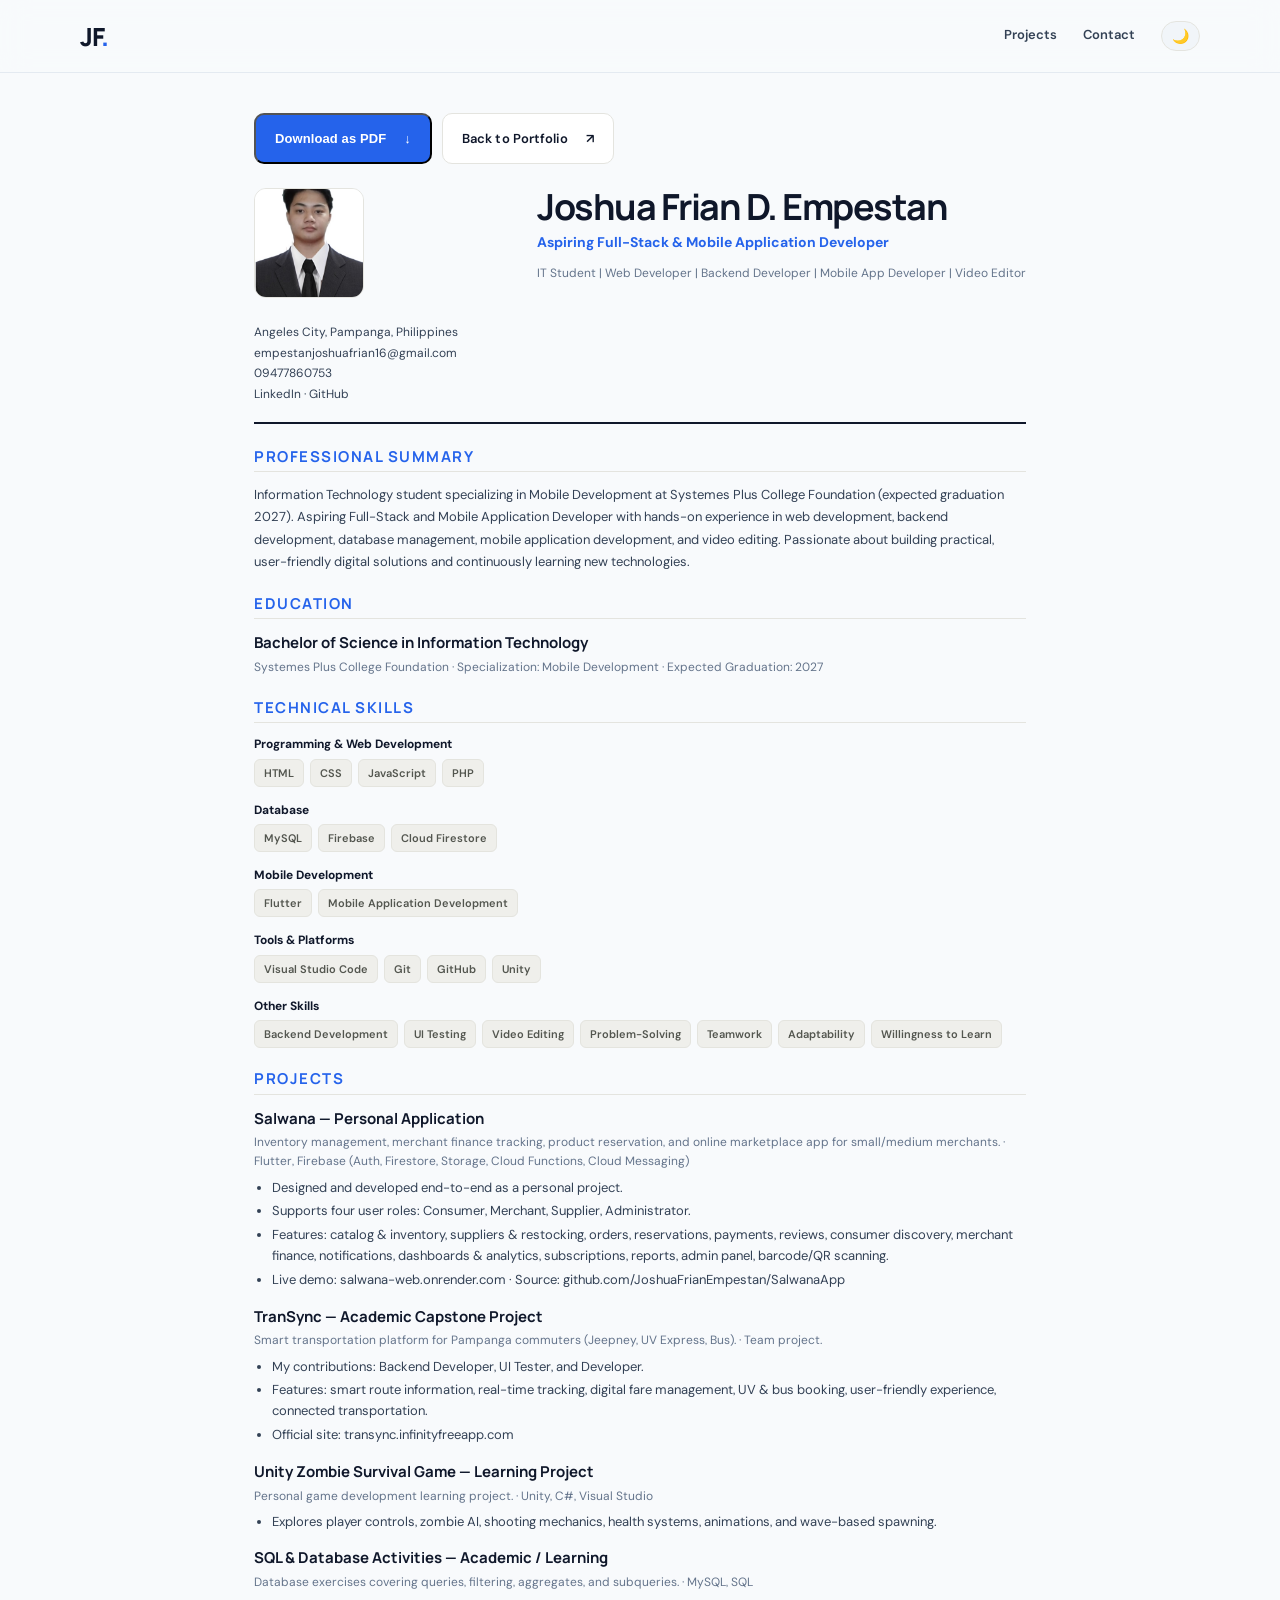
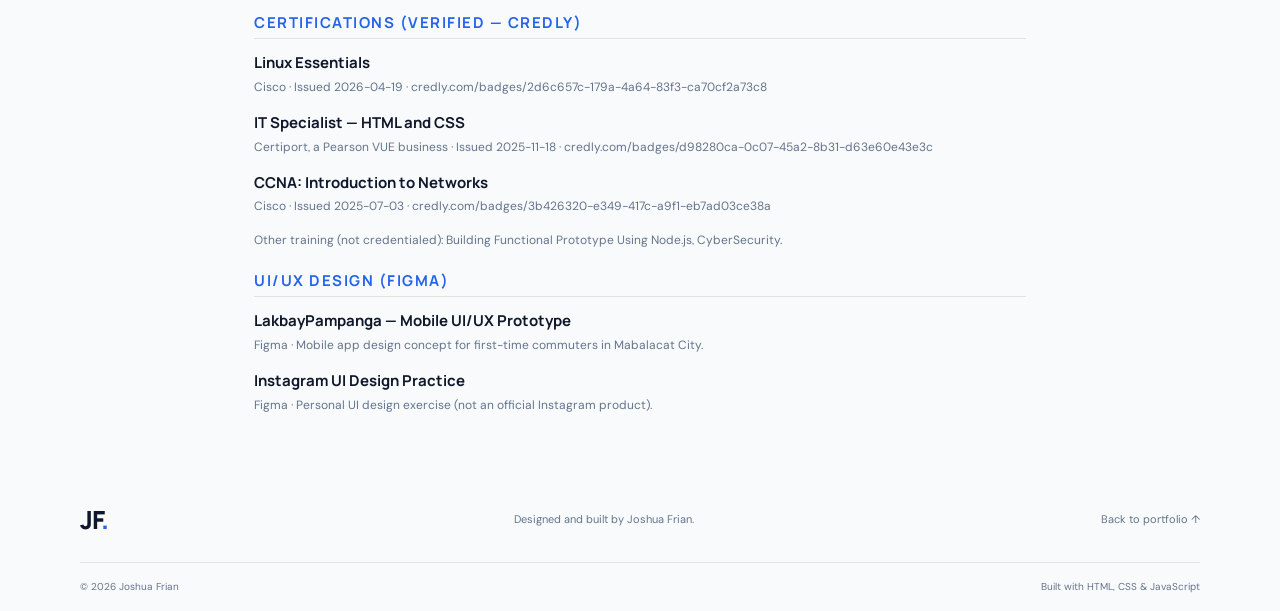
==== commit 6a213499: "Add missing dark mode toggle buttons" ====
--- a/resume.html
+++ b/resume.html
@@ -53,6 +53,7 @@
       <div class="nav-links" id="navLinks">
         <a href="index.html#projects">Projects</a>
         <a href="index.html#contact">Contact</a>
+       <button class="theme-toggle" id="themeToggle" type="button" aria-label="Toggle color theme">🌙</button>
       </div>
     </nav>
   </header>
